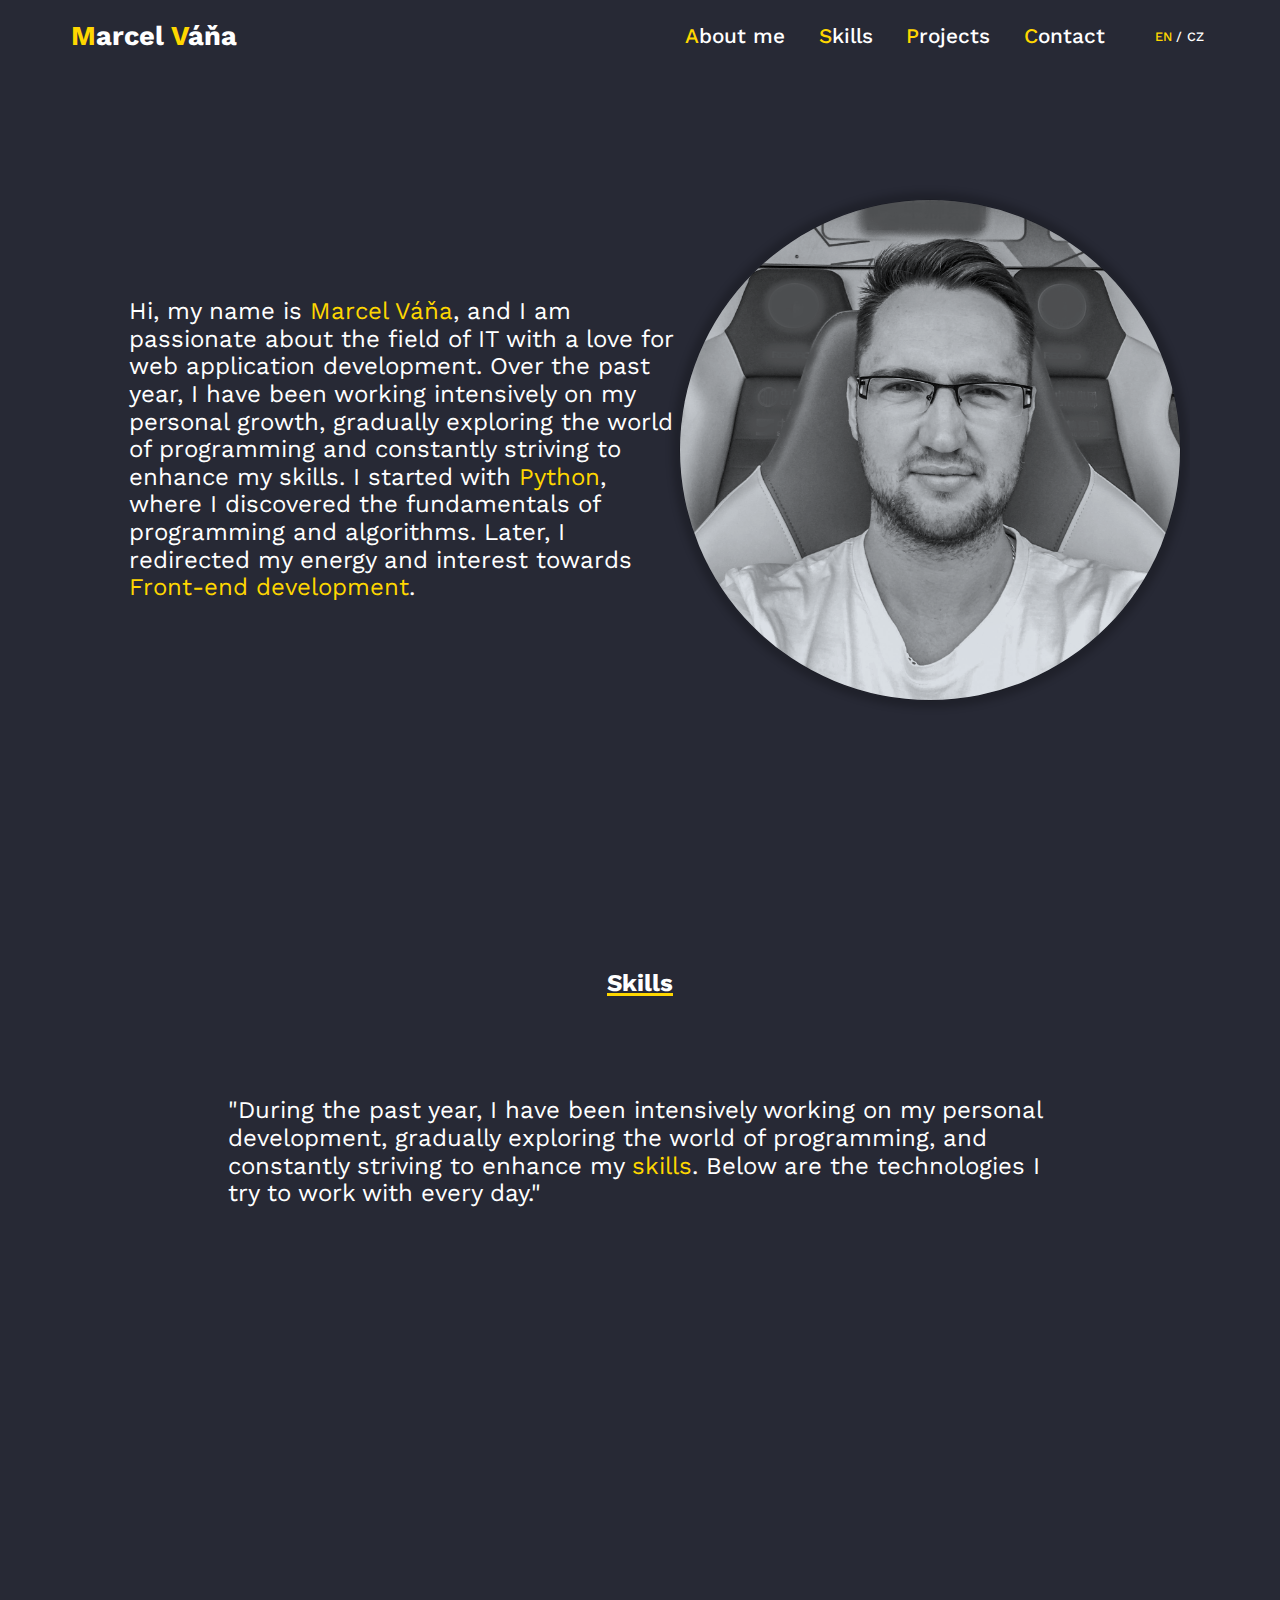
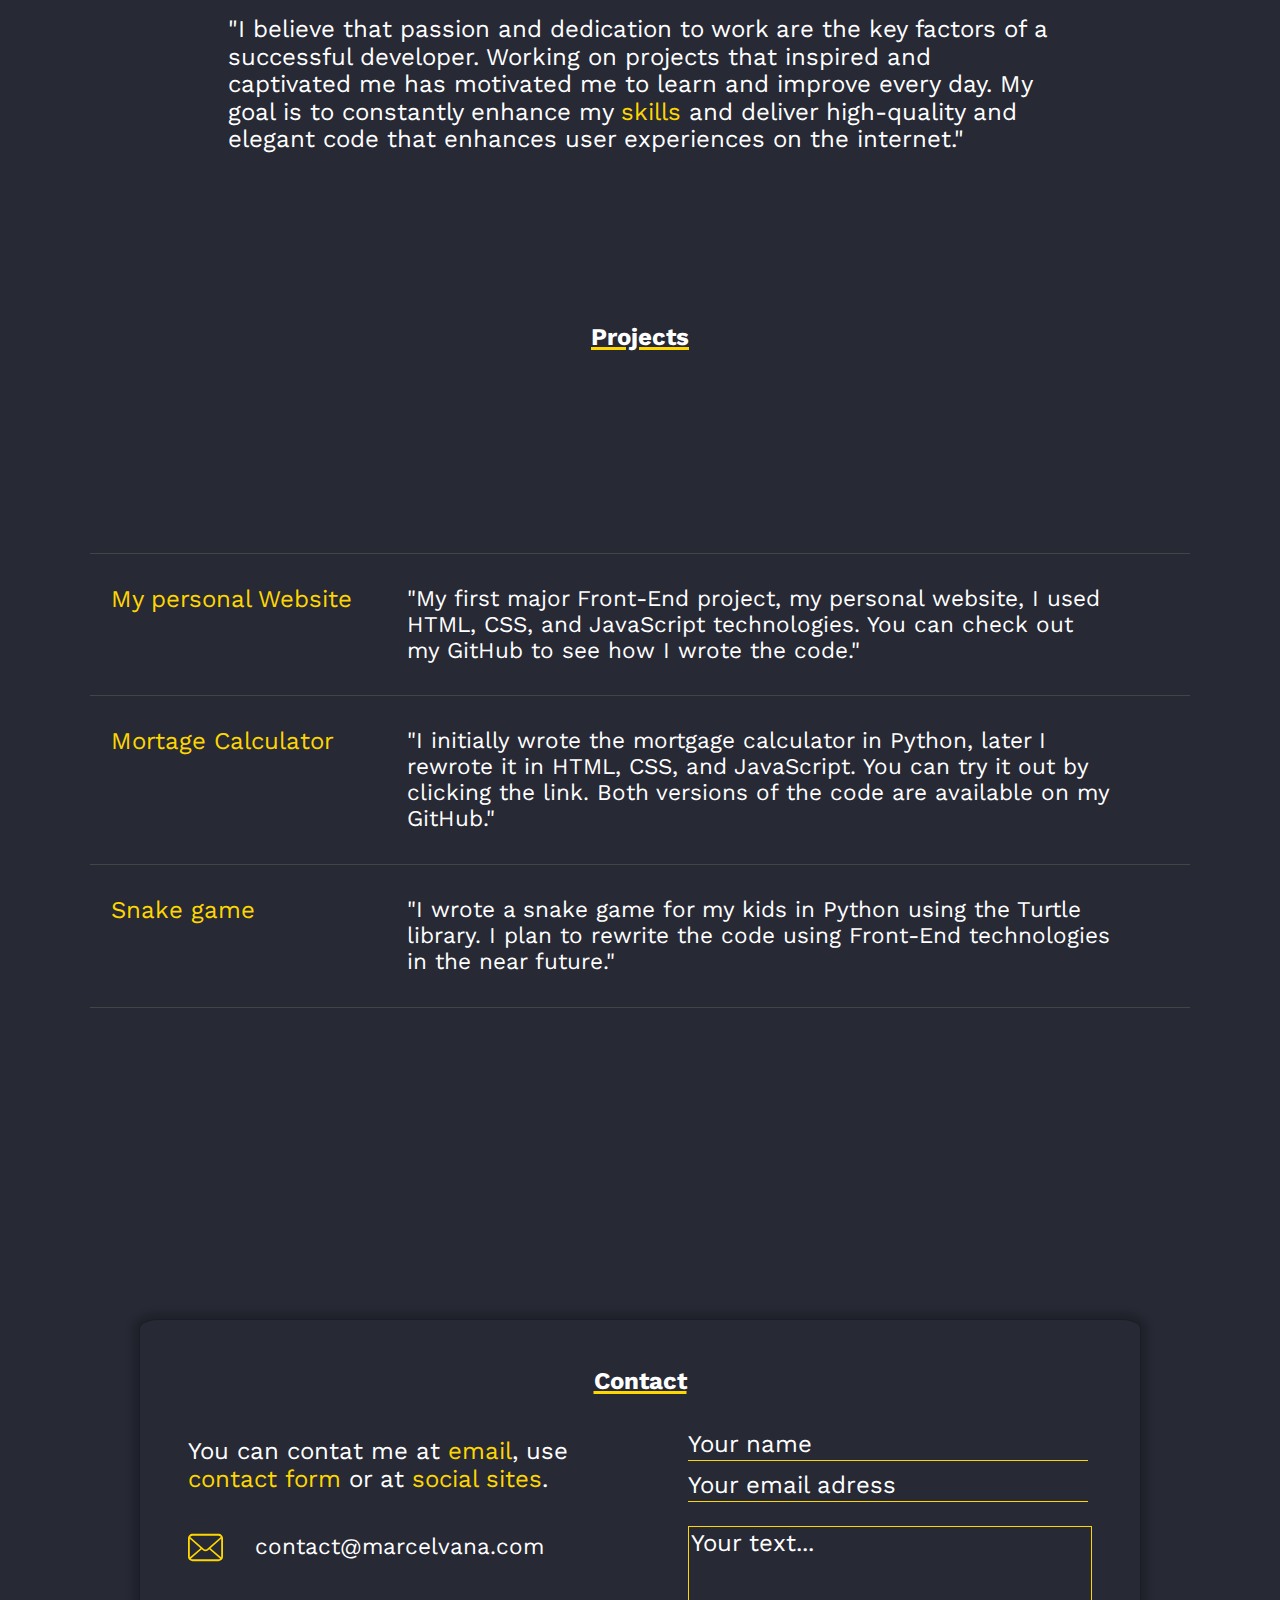
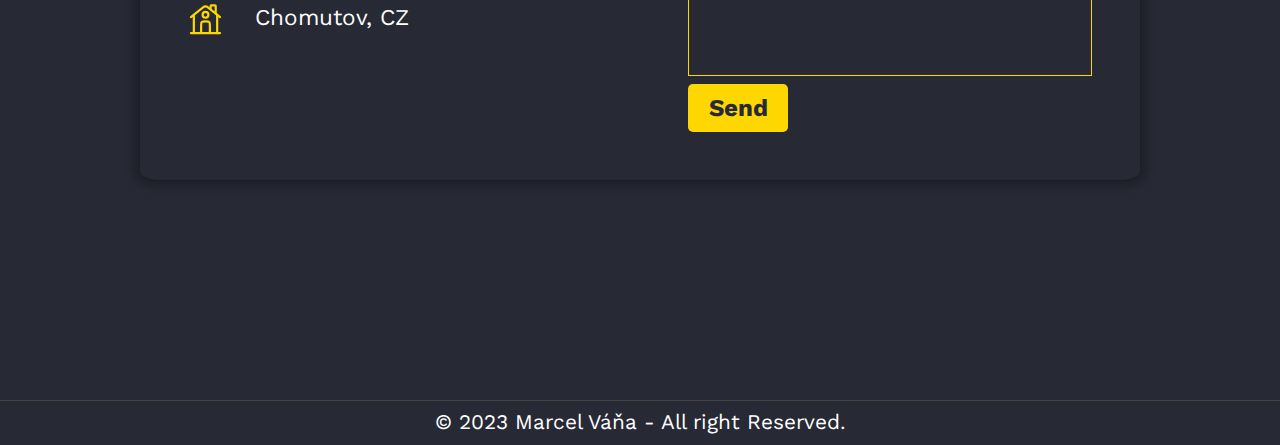
==== index.html @ 4aff0143 "nahrána základní verze webu" ====
<!DOCTYPE html>
<html lang="en">
<head>
    <meta charset="UTF-8">
    <meta name="viewport" content="width=device-width, initial-scale=1.0">
    <title>Marcel Váňa - Front-End Developer</title>
    <link rel="stylesheet" href="./CSS/style.css">
    <link rel="stylesheet" href="./CSS/desktop.css">
    <link rel="preconnect" href="https://fonts.googleapis.com">
        <link rel="preconnect" href="https://fonts.gstatic.com" crossorigin>
        <link href="https://fonts.googleapis.com/css2?family=Dosis&display=swap" rel="stylesheet">
    <link rel="preconnect" href="https://fonts.googleapis.com">
        <link rel="preconnect" href="https://fonts.gstatic.com" crossorigin>
        <link href="https://fonts.googleapis.com/css2?family=Work+Sans:wght@300&display=swap" rel="stylesheet">
        <link rel="icon" href="./Image/favicon.ico" type="image/x-icon">
    
        
<!-- Google tag (gtag.js) -->
<script async src="https://www.googletagmanager.com/gtag/js?id=G-F0YY18NEW0"></script>
<script>
  window.dataLayer = window.dataLayer || [];
  function gtag(){dataLayer.push(arguments);}
  gtag('js', new Date());

  gtag('config', 'G-F0YY18NEW0');
</script>

</head>
<body>
    <header id="navigation">
        <nav class="navbar">
            <div class="header_name">
                <a class="name_text" href="#about_me"><h1 class="name_text"><span class="gold">M</span>arcel<span class="gold"> V</span>áňa</h1></a>
            </div>
            <a href="#" class="toggle-button">
                <span class="bar"></span>
                <span class="bar"></span>
                <span class="bar"></span>
            </a>
            <ul class="navigation_bar content">
                <a href="#about_me" class="o_mne nav-link" data-target="about_me"><span class="gold">A</span>bout me</a>
                <a href="#skills" class="dovednosti nav-link" data-target="skills"><span class="gold">S</span>kills</a>
                <a href="#projects" class="projekty nav-link" data-target="projects"><span class="gold">P</span>rojects</a>
                <a href="#contact" class="kontakt nav-link" data-target="contact"><span class="gold">C</span>ontact</a>
                <div class="container_languages"><a class="languages" style="color: var(--second-text-color);" href="./index.html">EN</a>/<a class="languages" href="./cz.html">CZ</a></div>
            </ul>
        </nav>
    </header>
    
    <main>
        <section class="content" id="about_me">
            <div class="image_container"><img class="main_image" src="./Image/Marcel_Vana.png" alt="Marcel Váňa"></div>
            <p class=" text_about_me">Hi, my name is <span class="gold">Marcel Váňa</span>, and I am passionate about the field of IT with a love for web application development. Over the past year, I have been working intensively on my personal growth, gradually exploring the world of programming and constantly striving to enhance my skills. I started with <span class="gold">Python</span>, where I discovered the fundamentals of programming and algorithms. Later, I redirected my energy and interest towards <span class="gold">Front-end development</span>.</p> 
        </section>

        <section id="skills">
            <h2 class="section_headings">Skills</h2>
            <div class="container_skills">
                    <p>"During the past year, I have been intensively working on my personal development, gradually exploring the world of programming, and constantly striving to enhance my <span class="gold">skills</span>. Below are the technologies I try to work with every day."</p>
                <div class="container_list">
                    <ul id="list_of_skills">
                        <li>     
                            <svg class="hiddenL" width="35px" height="35px" viewBox="0 0 32 32" fill="none" xmlns="http://www.w3.org/2000/svg"><g id="SVGRepo_bgCarrier" stroke-width="0"></g><g id="SVGRepo_tracerCarrier" stroke-linecap="round" stroke-linejoin="round"></g><g id="SVGRepo_iconCarrier"> <path d="M6 28L4 3H28L26 28L16 31L6 28Z" fill="#E44D26"></path> <path d="M26 5H16V29.5L24 27L26 5Z" fill="#F16529"></path> <path d="M9.5 17.5L8.5 8H24L23.5 11H11.5L12 14.5H23L22 24L16 26L10 24L9.5 19H12.5L13 21.5L16 22.5L19 21.5L19.5 17.5H9.5Z" fill="white"></path> </g></svg>
                        
                        </li>
                        <li>     
                            <svg class="hiddenR" width="35px" height="35px" viewBox="0 0 32 32" fill="none" xmlns="http://www.w3.org/2000/svg"><g id="SVGRepo_bgCarrier" stroke-width="0"></g><g id="SVGRepo_tracerCarrier" stroke-linecap="round" stroke-linejoin="round"></g><g id="SVGRepo_iconCarrier"> <path d="M6 28L4 3H28L26 28L16 31L6 28Z" fill="#1172B8"></path> <path d="M26 5H16V29.5L24 27L26 5Z" fill="#33AADD"></path> <path d="M19.5 17.5H9.5L9 14L17 11.5H9L8.5 8.5H24L23.5 12L17 14.5H23L22 24L16 26L10 24L9.5 19H12.5L13 21.5L16 22.5L19 21.5L19.5 17.5Z" fill="white"></path> </g></svg>
                        
                        </li>
                        <li>     
                            <svg class="hiddenL" xmlns="http://www.w3.org/2000/svg" aria-label="JavaScript" role="img" viewBox="0 0 512 512" width="32px" height="32px" fill="#000000"><g id="SVGRepo_bgCarrier" stroke-width="0"></g><g id="SVGRepo_tracerCarrier" stroke-linecap="round" stroke-linejoin="round"></g><g id="SVGRepo_iconCarrier"><rect width="512" height="512" rx="15%" fill="#f7df1e"></rect><path d="M324 370c10 17 24 29 47 29c20 0 33-10 33 -24c0-16 -13 -22 -35 -32l-12-5c-35-15 -58 -33 -58 -72c0-36 27 -64 70 -64c31 0 53 11 68 39l-37 24c-8-15 -17 -21 -31 -21c-14 0-23 9 -23 21c0 14 9 20 30 29l12 5c41 18 64 35 64 76c0 43-34 67 -80 67c-45 0-74 -21 -88 -49zm-170 4c8 13 14 25 31 25c16 0 26-6 26 -30V203h48v164c0 50-29 72 -72 72c-39 0-61 -20 -72 -44z"></path></g></svg>
                        </li>
                        <li>     
                            <svg class="hiddenR" width="35px" height="35px" viewBox="0 0 32 32" fill="none" xmlns="http://www.w3.org/2000/svg"><g id="SVGRepo_bgCarrier" stroke-width="0"></g><g id="SVGRepo_tracerCarrier" stroke-linecap="round" stroke-linejoin="round"></g><g id="SVGRepo_iconCarrier"> <path fill-rule="evenodd" clip-rule="evenodd" d="M13.0164 2C10.8193 2 9.03825 3.72453 9.03825 5.85185V8.51852H15.9235V9.25926H5.97814C3.78107 9.25926 2 10.9838 2 13.1111L2 18.8889C2 21.0162 3.78107 22.7407 5.97814 22.7407H8.27322V19.4815C8.27322 17.3542 10.0543 15.6296 12.2514 15.6296H19.5956C21.4547 15.6296 22.9617 14.1704 22.9617 12.3704V5.85185C22.9617 3.72453 21.1807 2 18.9836 2H13.0164ZM12.0984 6.74074C12.8589 6.74074 13.4754 6.14378 13.4754 5.40741C13.4754 4.67103 12.8589 4.07407 12.0984 4.07407C11.3378 4.07407 10.7213 4.67103 10.7213 5.40741C10.7213 6.14378 11.3378 6.74074 12.0984 6.74074Z" fill="url(#paint0_linear_87_8204)"></path> <path fill-rule="evenodd" clip-rule="evenodd" d="M18.9834 30C21.1805 30 22.9616 28.2755 22.9616 26.1482V23.4815L16.0763 23.4815L16.0763 22.7408L26.0217 22.7408C28.2188 22.7408 29.9998 21.0162 29.9998 18.8889V13.1111C29.9998 10.9838 28.2188 9.25928 26.0217 9.25928L23.7266 9.25928V12.5185C23.7266 14.6459 21.9455 16.3704 19.7485 16.3704L12.4042 16.3704C10.5451 16.3704 9.03809 17.8296 9.03809 19.6296L9.03809 26.1482C9.03809 28.2755 10.8192 30 13.0162 30H18.9834ZM19.9015 25.2593C19.1409 25.2593 18.5244 25.8562 18.5244 26.5926C18.5244 27.329 19.1409 27.9259 19.9015 27.9259C20.662 27.9259 21.2785 27.329 21.2785 26.5926C21.2785 25.8562 20.662 25.2593 19.9015 25.2593Z" fill="url(#paint1_linear_87_8204)"></path> <defs> <linearGradient id="paint0_linear_87_8204" x1="12.4809" y1="2" x2="12.4809" y2="22.7407" gradientUnits="userSpaceOnUse"> <stop stop-color="#327EBD"></stop> <stop offset="1" stop-color="#1565A7"></stop> </linearGradient> <linearGradient id="paint1_linear_87_8204" x1="19.519" y1="9.25928" x2="19.519" y2="30" gradientUnits="userSpaceOnUse"> <stop stop-color="#FFDA4B"></stop> <stop offset="1" stop-color="#F9C600"></stop> </linearGradient> </defs> </g></svg>
                    
                        </li>
                        <li>     
                            <svg class="hiddenL" width="35px" height="35px" viewBox="0 0 16 16" xmlns="http://www.w3.org/2000/svg" fill="none"><g id="SVGRepo_bgCarrier" stroke-width="0"></g><g id="SVGRepo_tracerCarrier" stroke-linecap="round" stroke-linejoin="round"></g><g id="SVGRepo_iconCarrier"><path fill="#1ABCFE" d="M8.55 8c0-1.289 1.019-2.333 2.275-2.333C12.082 5.667 13.1 6.71 13.1 8c0 1.289-1.018 2.333-2.275 2.333C9.57 10.333 8.55 9.29 8.55 8z"></path><path fill="#0ACF83" d="M4 12.667c0-1.289 1.019-2.334 2.275-2.334H8.55v2.334C8.55 13.955 7.531 15 6.275 15S4 13.955 4 12.667z"></path><path fill="#FF7262" d="M8.55 1v4.667h2.275c1.257 0 2.275-1.045 2.275-2.334C13.1 2.045 12.082 1 10.825 1H8.55z"></path><path fill="#F24E1E" d="M4 3.333c0 1.289 1.019 2.334 2.275 2.334H8.55V1H6.275C5.019 1 4 2.045 4 3.333z"></path><path fill="#A259FF" d="M4 8c0 1.289 1.019 2.333 2.275 2.333H8.55V5.667H6.275C5.019 5.667 4 6.71 4 8z"></path></g></svg>
                        </li>
                    </ul>
                    <ul id="list_name">
                        <li class="hiddenL">HTML</li>
                        <li class="hiddenR">CSS</li>
                        <li class="hiddenL">JavaScript</li>
                        <li class="hiddenR">Python</li>
                        <li class="hiddenL">Figma</li>
                    </ul>
                </div>
                    <p>"I believe that passion and dedication to work are the key factors of a successful developer. Working on projects that inspired and captivated me has motivated me to learn and improve every day. My goal is to constantly enhance my <span class="gold">skills</span> and deliver high-quality and elegant code that enhances user experiences on the internet."</p>
            </div>
        </section>

        <section id="projects">
            <h2 class="section_headings">Projects</h2>
            <ul class="ul_skills">
            <div class="container_projects">
                <div class="headings_and_technology">
                    <a class="project_title" href="#">My personal Website</a>
                        <div class="technology_used">
                            <svg class="hiddenL icon" width="25px" height="25px" viewBox="0 0 32 32" fill="none" xmlns="http://www.w3.org/2000/svg"><g id="SVGRepo_bgCarrier" stroke-width="0"></g><g id="SVGRepo_tracerCarrier" stroke-linecap="round" stroke-linejoin="round"></g><g id="SVGRepo_iconCarrier"> <path d="M6 28L4 3H28L26 28L16 31L6 28Z" fill="#E44D26"></path> <path d="M26 5H16V29.5L24 27L26 5Z" fill="#F16529"></path> <path d="M9.5 17.5L8.5 8H24L23.5 11H11.5L12 14.5H23L22 24L16 26L10 24L9.5 19H12.5L13 21.5L16 22.5L19 21.5L19.5 17.5H9.5Z" fill="white"></path> </g></svg>
                            <svg class="hiddenL icon" width="25px" height="25px" viewBox="0 0 32 32" fill="none" xmlns="http://www.w3.org/2000/svg"><g id="SVGRepo_bgCarrier" stroke-width="0"></g><g id="SVGRepo_tracerCarrier" stroke-linecap="round" stroke-linejoin="round"></g><g id="SVGRepo_iconCarrier"> <path d="M6 28L4 3H28L26 28L16 31L6 28Z" fill="#1172B8"></path> <path d="M26 5H16V29.5L24 27L26 5Z" fill="#33AADD"></path> <path d="M19.5 17.5H9.5L9 14L17 11.5H9L8.5 8.5H24L23.5 12L17 14.5H23L22 24L16 26L10 24L9.5 19H12.5L13 21.5L16 22.5L19 21.5L19.5 17.5Z" fill="white"></path> </g></svg>
                            <svg class="hiddenL icon" xmlns="http://www.w3.org/2000/svg" aria-label="JavaScript" role="img" viewBox="0 0 512 512" width="22px" height="22px" fill="#000000"><g id="SVGRepo_bgCarrier" stroke-width="0"></g><g id="SVGRepo_tracerCarrier" stroke-linecap="round" stroke-linejoin="round"></g><g id="SVGRepo_iconCarrier"><rect width="512" height="512" rx="15%" fill="#f7df1e"></rect><path d="M324 370c10 17 24 29 47 29c20 0 33-10 33 -24c0-16 -13 -22 -35 -32l-12-5c-35-15 -58 -33 -58 -72c0-36 27 -64 70 -64c31 0 53 11 68 39l-37 24c-8-15 -17 -21 -31 -21c-14 0-23 9 -23 21c0 14 9 20 30 29l12 5c41 18 64 35 64 76c0 43-34 67 -80 67c-45 0-74 -21 -88 -49zm-170 4c8 13 14 25 31 25c16 0 26-6 26 -30V203h48v164c0 50-29 72 -72 72c-39 0-61 -20 -72 -44z"></path></g></svg>
                        </div>
                </div>
                <div class="projects_info">
                    <p>"My first major Front-End project, my personal website, I used HTML, CSS, and JavaScript technologies. You can check out my GitHub to see how I wrote the code."</p>
                </div>
                <div class="links hiddenR">
                    <a class="icon_github marked_icon" href="https://github.com/Marselinho17/My-personal-website.git" target="_blank">
                        <svg width="30px" height="30px" viewBox="0 0 20 20" version="1.1" xmlns="http://www.w3.org/2000/svg" xmlns:xlink="http://www.w3.org/1999/xlink" fill="#ffffff"><g id="SVGRepo_bgCarrier" stroke-width="0"></g><g id="SVGRepo_tracerCarrier" stroke-linecap="round" stroke-linejoin="round"></g><g id="SVGRepo_iconCarrier"> <title>github [#ffffff]</title> <desc>Created with Sketch.</desc> <defs> </defs> <g id="Page-1" stroke="none" stroke-width="1" fill="none" fill-rule="evenodd"> <g id="Dribbble-Light-Preview" transform="translate(-140.000000, -7559.000000)" fill="#ffffff"> <g id="icons" transform="translate(56.000000, 160.000000)"> <path d="M94,7399 C99.523,7399 104,7403.59 104,7409.253 C104,7413.782 101.138,7417.624 97.167,7418.981 C96.66,7419.082 96.48,7418.762 96.48,7418.489 C96.48,7418.151 96.492,7417.047 96.492,7415.675 C96.492,7414.719 96.172,7414.095 95.813,7413.777 C98.04,7413.523 100.38,7412.656 100.38,7408.718 C100.38,7407.598 99.992,7406.684 99.35,7405.966 C99.454,7405.707 99.797,7404.664 99.252,7403.252 C99.252,7403.252 98.414,7402.977 96.505,7404.303 C95.706,7404.076 94.85,7403.962 94,7403.958 C93.15,7403.962 92.295,7404.076 91.497,7404.303 C89.586,7402.977 88.746,7403.252 88.746,7403.252 C88.203,7404.664 88.546,7405.707 88.649,7405.966 C88.01,7406.684 87.619,7407.598 87.619,7408.718 C87.619,7412.646 89.954,7413.526 92.175,7413.785 C91.889,7414.041 91.63,7414.493 91.54,7415.156 C90.97,7415.418 89.522,7415.871 88.63,7414.304 C88.63,7414.304 88.101,7413.319 87.097,7413.247 C87.097,7413.247 86.122,7413.234 87.029,7413.87 C87.029,7413.87 87.684,7414.185 88.139,7415.37 C88.139,7415.37 88.726,7417.2 91.508,7416.58 C91.513,7417.437 91.522,7418.245 91.522,7418.489 C91.522,7418.76 91.338,7419.077 90.839,7418.982 C86.865,7417.627 84,7413.783 84,7409.253 C84,7403.59 88.478,7399 94,7399" id="github-[#ffffff]"> </path> </g> </g> </g> </g></svg>
                    </a>
                </div>
            </div>
            <div class="container_projects">
                <div class="headings_and_technology">
                    <a class="project_title" href="./calculatorEN.html">Mortage Calculator</a>
                        <div class="technology_used MC_tech_used">
                            <svg class="hiddenL icon" width="25px" height="25px" viewBox="0 0 32 32" fill="none" xmlns="http://www.w3.org/2000/svg"><g id="SVGRepo_bgCarrier" stroke-width="0"></g><g id="SVGRepo_tracerCarrier" stroke-linecap="round" stroke-linejoin="round"></g><g id="SVGRepo_iconCarrier"> <path d="M6 28L4 3H28L26 28L16 31L6 28Z" fill="#E44D26"></path> <path d="M26 5H16V29.5L24 27L26 5Z" fill="#F16529"></path> <path d="M9.5 17.5L8.5 8H24L23.5 11H11.5L12 14.5H23L22 24L16 26L10 24L9.5 19H12.5L13 21.5L16 22.5L19 21.5L19.5 17.5H9.5Z" fill="white"></path> </g></svg>
                            <svg class="hiddenL icon" width="25px" height="25px" viewBox="0 0 32 32" fill="none" xmlns="http://www.w3.org/2000/svg"><g id="SVGRepo_bgCarrier" stroke-width="0"></g><g id="SVGRepo_tracerCarrier" stroke-linecap="round" stroke-linejoin="round"></g><g id="SVGRepo_iconCarrier"> <path d="M6 28L4 3H28L26 28L16 31L6 28Z" fill="#1172B8"></path> <path d="M26 5H16V29.5L24 27L26 5Z" fill="#33AADD"></path> <path d="M19.5 17.5H9.5L9 14L17 11.5H9L8.5 8.5H24L23.5 12L17 14.5H23L22 24L16 26L10 24L9.5 19H12.5L13 21.5L16 22.5L19 21.5L19.5 17.5Z" fill="white"></path> </g></svg>
                            <svg class="hiddenL icon" xmlns="http://www.w3.org/2000/svg" aria-label="JavaScript" role="img" viewBox="0 0 512 512" width="22px" height="22px" fill="#000000"><g id="SVGRepo_bgCarrier" stroke-width="0"></g><g id="SVGRepo_tracerCarrier" stroke-linecap="round" stroke-linejoin="round"></g><g id="SVGRepo_iconCarrier"><rect width="512" height="512" rx="15%" fill="#f7df1e"></rect><path d="M324 370c10 17 24 29 47 29c20 0 33-10 33 -24c0-16 -13 -22 -35 -32l-12-5c-35-15 -58 -33 -58 -72c0-36 27 -64 70 -64c31 0 53 11 68 39l-37 24c-8-15 -17 -21 -31 -21c-14 0-23 9 -23 21c0 14 9 20 30 29l12 5c41 18 64 35 64 76c0 43-34 67 -80 67c-45 0-74 -21 -88 -49zm-170 4c8 13 14 25 31 25c16 0 26-6 26 -30V203h48v164c0 50-29 72 -72 72c-39 0-61 -20 -72 -44z"></path></g></svg>
                            <svg class="hiddenL icon" width="25px" height="25px" viewBox="0 0 32 32" fill="none" xmlns="http://www.w3.org/2000/svg"><g id="SVGRepo_bgCarrier" stroke-width="0"></g><g id="SVGRepo_tracerCarrier" stroke-linecap="round" stroke-linejoin="round"></g><g id="SVGRepo_iconCarrier"> <path fill-rule="evenodd" clip-rule="evenodd" d="M13.0164 2C10.8193 2 9.03825 3.72453 9.03825 5.85185V8.51852H15.9235V9.25926H5.97814C3.78107 9.25926 2 10.9838 2 13.1111L2 18.8889C2 21.0162 3.78107 22.7407 5.97814 22.7407H8.27322V19.4815C8.27322 17.3542 10.0543 15.6296 12.2514 15.6296H19.5956C21.4547 15.6296 22.9617 14.1704 22.9617 12.3704V5.85185C22.9617 3.72453 21.1807 2 18.9836 2H13.0164ZM12.0984 6.74074C12.8589 6.74074 13.4754 6.14378 13.4754 5.40741C13.4754 4.67103 12.8589 4.07407 12.0984 4.07407C11.3378 4.07407 10.7213 4.67103 10.7213 5.40741C10.7213 6.14378 11.3378 6.74074 12.0984 6.74074Z" fill="url(#paint0_linear_87_8204)"></path> <path fill-rule="evenodd" clip-rule="evenodd" d="M18.9834 30C21.1805 30 22.9616 28.2755 22.9616 26.1482V23.4815L16.0763 23.4815L16.0763 22.7408L26.0217 22.7408C28.2188 22.7408 29.9998 21.0162 29.9998 18.8889V13.1111C29.9998 10.9838 28.2188 9.25928 26.0217 9.25928L23.7266 9.25928V12.5185C23.7266 14.6459 21.9455 16.3704 19.7485 16.3704L12.4042 16.3704C10.5451 16.3704 9.03809 17.8296 9.03809 19.6296L9.03809 26.1482C9.03809 28.2755 10.8192 30 13.0162 30H18.9834ZM19.9015 25.2593C19.1409 25.2593 18.5244 25.8562 18.5244 26.5926C18.5244 27.329 19.1409 27.9259 19.9015 27.9259C20.662 27.9259 21.2785 27.329 21.2785 26.5926C21.2785 25.8562 20.662 25.2593 19.9015 25.2593Z" fill="url(#paint1_linear_87_8204)"></path> <defs> <linearGradient id="paint0_linear_87_8204" x1="12.4809" y1="2" x2="12.4809" y2="22.7407" gradientUnits="userSpaceOnUse"> <stop stop-color="#327EBD"></stop> <stop offset="1" stop-color="#1565A7"></stop> </linearGradient> <linearGradient id="paint1_linear_87_8204" x1="19.519" y1="9.25928" x2="19.519" y2="30" gradientUnits="userSpaceOnUse"> <stop stop-color="#FFDA4B"></stop> <stop offset="1" stop-color="#F9C600"></stop> </linearGradient> </defs> </g></svg>
                        </div>
                </div>
                <div class="projects_info">
                    <p>"I initially wrote the mortgage calculator in Python, later I rewrote it in HTML, CSS, and JavaScript. You can try it out by clicking the link. Both versions of the code are available on my GitHub."</p>
                </div>
                <div class="links hiddenR">
                    <a class="icon_github marked_icon" href="#" target="_blank">
                        <svg class="gitHub" width="30px" height="30px" viewBox="0 0 20 20" version="1.1" xmlns="http://www.w3.org/2000/svg" xmlns:xlink="http://www.w3.org/1999/xlink" fill="#ffffff"><g id="SVGRepo_bgCarrier" stroke-width="0"></g><g id="SVGRepo_tracerCarrier" stroke-linecap="round" stroke-linejoin="round"></g><g id="SVGRepo_iconCarrier"> <title>github [#ffffff]</title> <desc>Created with Sketch.</desc> <defs> </defs> <g id="Page-1" stroke="none" stroke-width="1" fill="none" fill-rule="evenodd"> <g id="Dribbble-Light-Preview" transform="translate(-140.000000, -7559.000000)" fill="#ffffff"> <g id="icons" transform="translate(56.000000, 160.000000)"> <path d="M94,7399 C99.523,7399 104,7403.59 104,7409.253 C104,7413.782 101.138,7417.624 97.167,7418.981 C96.66,7419.082 96.48,7418.762 96.48,7418.489 C96.48,7418.151 96.492,7417.047 96.492,7415.675 C96.492,7414.719 96.172,7414.095 95.813,7413.777 C98.04,7413.523 100.38,7412.656 100.38,7408.718 C100.38,7407.598 99.992,7406.684 99.35,7405.966 C99.454,7405.707 99.797,7404.664 99.252,7403.252 C99.252,7403.252 98.414,7402.977 96.505,7404.303 C95.706,7404.076 94.85,7403.962 94,7403.958 C93.15,7403.962 92.295,7404.076 91.497,7404.303 C89.586,7402.977 88.746,7403.252 88.746,7403.252 C88.203,7404.664 88.546,7405.707 88.649,7405.966 C88.01,7406.684 87.619,7407.598 87.619,7408.718 C87.619,7412.646 89.954,7413.526 92.175,7413.785 C91.889,7414.041 91.63,7414.493 91.54,7415.156 C90.97,7415.418 89.522,7415.871 88.63,7414.304 C88.63,7414.304 88.101,7413.319 87.097,7413.247 C87.097,7413.247 86.122,7413.234 87.029,7413.87 C87.029,7413.87 87.684,7414.185 88.139,7415.37 C88.139,7415.37 88.726,7417.2 91.508,7416.58 C91.513,7417.437 91.522,7418.245 91.522,7418.489 C91.522,7418.76 91.338,7419.077 90.839,7418.982 C86.865,7417.627 84,7413.783 84,7409.253 C84,7403.59 88.478,7399 94,7399" id="github-[#ffffff]"> </path> </g> </g> </g> </g></svg>
                    </a>
                </div>
            </div>
            <div class="container_projects">
                <div class="headings_and_technology">
                    <a class="project_title" href="">Snake game</a>
                        <div class="technology_used">
                            <svg class="hiddenL" width="25px" height="25px" viewBox="0 0 32 32" fill="none" xmlns="http://www.w3.org/2000/svg"><g id="SVGRepo_bgCarrier" stroke-width="0"></g><g id="SVGRepo_tracerCarrier" stroke-linecap="round" stroke-linejoin="round"></g><g id="SVGRepo_iconCarrier"> <path fill-rule="evenodd" clip-rule="evenodd" d="M13.0164 2C10.8193 2 9.03825 3.72453 9.03825 5.85185V8.51852H15.9235V9.25926H5.97814C3.78107 9.25926 2 10.9838 2 13.1111L2 18.8889C2 21.0162 3.78107 22.7407 5.97814 22.7407H8.27322V19.4815C8.27322 17.3542 10.0543 15.6296 12.2514 15.6296H19.5956C21.4547 15.6296 22.9617 14.1704 22.9617 12.3704V5.85185C22.9617 3.72453 21.1807 2 18.9836 2H13.0164ZM12.0984 6.74074C12.8589 6.74074 13.4754 6.14378 13.4754 5.40741C13.4754 4.67103 12.8589 4.07407 12.0984 4.07407C11.3378 4.07407 10.7213 4.67103 10.7213 5.40741C10.7213 6.14378 11.3378 6.74074 12.0984 6.74074Z" fill="url(#paint0_linear_87_8204)"></path> <path fill-rule="evenodd" clip-rule="evenodd" d="M18.9834 30C21.1805 30 22.9616 28.2755 22.9616 26.1482V23.4815L16.0763 23.4815L16.0763 22.7408L26.0217 22.7408C28.2188 22.7408 29.9998 21.0162 29.9998 18.8889V13.1111C29.9998 10.9838 28.2188 9.25928 26.0217 9.25928L23.7266 9.25928V12.5185C23.7266 14.6459 21.9455 16.3704 19.7485 16.3704L12.4042 16.3704C10.5451 16.3704 9.03809 17.8296 9.03809 19.6296L9.03809 26.1482C9.03809 28.2755 10.8192 30 13.0162 30H18.9834ZM19.9015 25.2593C19.1409 25.2593 18.5244 25.8562 18.5244 26.5926C18.5244 27.329 19.1409 27.9259 19.9015 27.9259C20.662 27.9259 21.2785 27.329 21.2785 26.5926C21.2785 25.8562 20.662 25.2593 19.9015 25.2593Z" fill="url(#paint1_linear_87_8204)"></path> <defs> <linearGradient id="paint0_linear_87_8204" x1="12.4809" y1="2" x2="12.4809" y2="22.7407" gradientUnits="userSpaceOnUse"> <stop stop-color="#327EBD"></stop> <stop offset="1" stop-color="#1565A7"></stop> </linearGradient> <linearGradient id="paint1_linear_87_8204" x1="19.519" y1="9.25928" x2="19.519" y2="30" gradientUnits="userSpaceOnUse"> <stop stop-color="#FFDA4B"></stop> <stop offset="1" stop-color="#F9C600"></stop> </linearGradient> </defs> </g></svg>
                        </div>
                </div>
                <div class="projects_info">
                    <p>"I wrote a snake game for my kids in Python using the Turtle library. I plan to rewrite the code using Front-End technologies in the near future."</p>
                </div>
                <div class="links hiddenR">
                    <a class="icon_github marked_icon" href="#" target="_blank">
                        <svg width="30px" height="30px" viewBox="0 0 20 20" version="1.1" xmlns="http://www.w3.org/2000/svg" xmlns:xlink="http://www.w3.org/1999/xlink" fill="#ffffff"><g id="SVGRepo_bgCarrier" stroke-width="0"></g><g id="SVGRepo_tracerCarrier" stroke-linecap="round" stroke-linejoin="round"></g><g id="SVGRepo_iconCarrier"> <title>github [#ffffff]</title> <desc>Created with Sketch.</desc> <defs> </defs> <g id="Page-1" stroke="none" stroke-width="1" fill="none" fill-rule="evenodd"> <g id="Dribbble-Light-Preview" transform="translate(-140.000000, -7559.000000)" fill="#ffffff"> <g id="icons" transform="translate(56.000000, 160.000000)"> <path d="M94,7399 C99.523,7399 104,7403.59 104,7409.253 C104,7413.782 101.138,7417.624 97.167,7418.981 C96.66,7419.082 96.48,7418.762 96.48,7418.489 C96.48,7418.151 96.492,7417.047 96.492,7415.675 C96.492,7414.719 96.172,7414.095 95.813,7413.777 C98.04,7413.523 100.38,7412.656 100.38,7408.718 C100.38,7407.598 99.992,7406.684 99.35,7405.966 C99.454,7405.707 99.797,7404.664 99.252,7403.252 C99.252,7403.252 98.414,7402.977 96.505,7404.303 C95.706,7404.076 94.85,7403.962 94,7403.958 C93.15,7403.962 92.295,7404.076 91.497,7404.303 C89.586,7402.977 88.746,7403.252 88.746,7403.252 C88.203,7404.664 88.546,7405.707 88.649,7405.966 C88.01,7406.684 87.619,7407.598 87.619,7408.718 C87.619,7412.646 89.954,7413.526 92.175,7413.785 C91.889,7414.041 91.63,7414.493 91.54,7415.156 C90.97,7415.418 89.522,7415.871 88.63,7414.304 C88.63,7414.304 88.101,7413.319 87.097,7413.247 C87.097,7413.247 86.122,7413.234 87.029,7413.87 C87.029,7413.87 87.684,7414.185 88.139,7415.37 C88.139,7415.37 88.726,7417.2 91.508,7416.58 C91.513,7417.437 91.522,7418.245 91.522,7418.489 C91.522,7418.76 91.338,7419.077 90.839,7418.982 C86.865,7417.627 84,7413.783 84,7409.253 C84,7403.59 88.478,7399 94,7399" id="github-[#ffffff]"> </path> </g> </g> </g> </g></svg>
                    </a>
                </div>
            </div>
            </ul>
        </section>

        <section id="contact">
            <div class="container_contact">
                <h2 class="section_headings">Contact</h2>
                <div class="textPlusForm_container">
                    <div class="contact_info_container">
                        <div class="contact_line">
                            <p class="text_contactLine">You can contat me at <span class="gold">email</span>, use <span class="gold">contact form</span> or at <span class="gold">social sites</span>.</p>
                        </div>
                        <div class="contact_line">
                            <svg height="35px" width="35px" version="1.1" id="_x32_" xmlns="http://www.w3.org/2000/svg" xmlns:xlink="http://www.w3.org/1999/xlink" viewBox="0 0 512 512" xml:space="preserve" fill="#000000"><g id="SVGRepo_bgCarrier" stroke-width="0"></g><g id="SVGRepo_tracerCarrier" stroke-linecap="round" stroke-linejoin="round"></g><g id="SVGRepo_iconCarrier"> <style type="text/css"> .st0{fill:#ffd700;} </style> <g> <path class="st0" d="M510.746,110.361c-2.128-10.754-6.926-20.918-13.926-29.463c-1.422-1.794-2.909-3.39-4.535-5.009 c-12.454-12.52-29.778-19.701-47.531-19.701H67.244c-17.951,0-34.834,7-47.539,19.708c-1.608,1.604-3.099,3.216-4.575,5.067 c-6.97,8.509-11.747,18.659-13.824,29.428C0.438,114.62,0,119.002,0,123.435v265.137c0,9.224,1.874,18.206,5.589,26.745 c3.215,7.583,8.093,14.772,14.112,20.788c1.516,1.509,3.022,2.901,4.63,4.258c12.034,9.966,27.272,15.45,42.913,15.45h377.51 c15.742,0,30.965-5.505,42.967-15.56c1.604-1.298,3.091-2.661,4.578-4.148c5.818-5.812,10.442-12.49,13.766-19.854l0.438-1.05 c3.646-8.377,5.497-17.33,5.497-26.628V123.435C512,119.06,511.578,114.649,510.746,110.361z M34.823,99.104 c0.951-1.392,2.165-2.821,3.714-4.382c7.689-7.685,17.886-11.914,28.706-11.914h377.51c10.915,0,21.115,4.236,28.719,11.929 c1.313,1.327,2.567,2.8,3.661,4.272l2.887,3.88l-201.5,175.616c-6.212,5.446-14.21,8.443-22.523,8.443 c-8.231,0-16.222-2.99-22.508-8.436L32.19,102.939L34.823,99.104z M26.755,390.913c-0.109-0.722-0.134-1.524-0.134-2.341V128.925 l156.37,136.411L28.199,400.297L26.755,390.913z M464.899,423.84c-6.052,3.492-13.022,5.344-20.145,5.344H67.244 c-7.127,0-14.094-1.852-20.142-5.344l-6.328-3.668l159.936-139.379l17.528,15.246c10.514,9.128,23.922,14.16,37.761,14.16 c13.89,0,27.32-5.032,37.827-14.16l17.521-15.253L471.228,420.18L464.899,423.84z M485.372,388.572 c0,0.803-0.015,1.597-0.116,2.304l-1.386,9.472L329.012,265.409l156.36-136.418V388.572z"></path> </g> </g></svg>
                            <a class="links_contact" href="mailto:contact@marcelvana.com">contact@marcelvana.com</a>
                        </div>
                        <div class="contact_line">
                            <svg width="35px" height="35px" viewBox="0 0 24 24" fill="none" xmlns="http://www.w3.org/2000/svg"><g id="SVGRepo_bgCarrier" stroke-width="0"></g><g id="SVGRepo_tracerCarrier" stroke-linecap="round" stroke-linejoin="round"></g><g id="SVGRepo_iconCarrier"> <path d="M22 22L2 22" stroke="#ffd700" stroke-width="1.5" stroke-linecap="round"></path> <path d="M2 11L10.1259 4.49931C11.2216 3.62279 12.7784 3.62279 13.8741 4.49931L22 11" stroke="#ffd700" stroke-width="1.5" stroke-linecap="round"></path> <path d="M15.5 5.5V3.5C15.5 3.22386 15.7239 3 16 3H18.5C18.7761 3 19 3.22386 19 3.5V8.5" stroke="#ffd700" stroke-width="1.5" stroke-linecap="round"></path> <path d="M4 22V9.5" stroke="#ffd700" stroke-width="1.5" stroke-linecap="round"></path> <path d="M20 22V9.5" stroke="#ffd700" stroke-width="1.5" stroke-linecap="round"></path> <path d="M15 22V17C15 15.5858 15 14.8787 14.5607 14.4393C14.1213 14 13.4142 14 12 14C10.5858 14 9.87868 14 9.43934 14.4393C9 14.8787 9 15.5858 9 17V22" stroke="#ffd700" stroke-width="1.5"></path> <path d="M14 9.5C14 10.6046 13.1046 11.5 12 11.5C10.8954 11.5 10 10.6046 10 9.5C10 8.39543 10.8954 7.5 12 7.5C13.1046 7.5 14 8.39543 14 9.5Z" stroke="#ffd700" stroke-width="1.5"></path> </g></svg>
                            <p class="adress">Chomutov, CZ</p>
                        </div>
                        <div class="social_sites">
                            <a class="hiddenL icon marked_icon" href="https://twitter.com/MarseIinho" target="_blank">
                                <svg fill="#ffffff" height="45px" width="45px" version="1.1" id="Layer_1" xmlns="http://www.w3.org/2000/svg" xmlns:xlink="http://www.w3.org/1999/xlink" viewBox="-143 145 512 512" xml:space="preserve"><g id="SVGRepo_bgCarrier" stroke-width="0"></g><g id="SVGRepo_tracerCarrier" stroke-linecap="round" stroke-linejoin="round"></g><g id="SVGRepo_iconCarrier"> <path d="M113,145c-141.4,0-256,114.6-256,256s114.6,256,256,256s256-114.6,256-256S254.4,145,113,145z M215.2,361.2 c0.1,2.2,0.1,4.5,0.1,6.8c0,69.5-52.9,149.7-149.7,149.7c-29.7,0-57.4-8.7-80.6-23.6c4.1,0.5,8.3,0.7,12.6,0.7 c24.6,0,47.3-8.4,65.3-22.5c-23-0.4-42.5-15.6-49.1-36.5c3.2,0.6,6.5,0.9,9.9,0.9c4.8,0,9.5-0.6,13.9-1.9 C13.5,430-4.6,408.7-4.6,383.2v-0.6c7.1,3.9,15.2,6.3,23.8,6.6c-14.1-9.4-23.4-25.6-23.4-43.8c0-9.6,2.6-18.7,7.1-26.5 c26,31.9,64.7,52.8,108.4,55c-0.9-3.8-1.4-7.8-1.4-12c0-29,23.6-52.6,52.6-52.6c15.1,0,28.8,6.4,38.4,16.6 c12-2.4,23.2-6.7,33.4-12.8c-3.9,12.3-12.3,22.6-23.1,29.1c10.6-1.3,20.8-4.1,30.2-8.3C234.4,344.5,225.5,353.7,215.2,361.2z"></path> </g></svg>
                            </a>
                            <a class="hiddenL icon marked_icon" href="https://www.linkedin.com/in/marcel-vana-fdw" target="_blank">
                                <svg fill="#ffffff" height="45px" width="45px" version="1.1" id="Layer_1" xmlns="http://www.w3.org/2000/svg" xmlns:xlink="http://www.w3.org/1999/xlink" viewBox="-143 145 512 512" xml:space="preserve"><g id="SVGRepo_bgCarrier" stroke-width="0"></g><g id="SVGRepo_tracerCarrier" stroke-linecap="round" stroke-linejoin="round"></g><g id="SVGRepo_iconCarrier"> <path d="M113,145c-141.4,0-256,114.6-256,256s114.6,256,256,256s256-114.6,256-256S254.4,145,113,145z M41.4,508.1H-8.5V348.4h49.9 V508.1z M15.1,328.4h-0.4c-18.1,0-29.8-12.2-29.8-27.7c0-15.8,12.1-27.7,30.5-27.7c18.4,0,29.7,11.9,30.1,27.7 C45.6,316.1,33.9,328.4,15.1,328.4z M241,508.1h-56.6v-82.6c0-21.6-8.8-36.4-28.3-36.4c-14.9,0-23.2,10-27,19.6 c-1.4,3.4-1.2,8.2-1.2,13.1v86.3H71.8c0,0,0.7-146.4,0-159.7h56.1v25.1c3.3-11,21.2-26.6,49.8-26.6c35.5,0,63.3,23,63.3,72.4V508.1z "></path> </g></svg>
                            </a>
                            <a class="hiddenL icon marked_icon" href="https://github.com/Marselinho17" target="_blank">
                                <svg class="marked_icon" width="45px" height="45px" viewBox="0 0 20 20" version="1.1" xmlns="http://www.w3.org/2000/svg" xmlns:xlink="http://www.w3.org/1999/xlink" fill="#000000"><g id="SVGRepo_bgCarrier" stroke-width="0"></g><g id="SVGRepo_tracerCarrier" stroke-linecap="round" stroke-linejoin="round"></g><g id="SVGRepo_iconCarrier"> <title>github [#ffffff]</title> <desc>Created with Sketch.</desc> <defs> </defs> <g id="Page-1" stroke="none" stroke-width="1" fill="none" fill-rule="evenodd"> <g id="Dribbble-Light-Preview" transform="translate(-140.000000, -7559.000000)" fill="#ffffff"> <g id="icons" transform="translate(56.000000, 160.000000)"> <path d="M94,7399 C99.523,7399 104,7403.59 104,7409.253 C104,7413.782 101.138,7417.624 97.167,7418.981 C96.66,7419.082 96.48,7418.762 96.48,7418.489 C96.48,7418.151 96.492,7417.047 96.492,7415.675 C96.492,7414.719 96.172,7414.095 95.813,7413.777 C98.04,7413.523 100.38,7412.656 100.38,7408.718 C100.38,7407.598 99.992,7406.684 99.35,7405.966 C99.454,7405.707 99.797,7404.664 99.252,7403.252 C99.252,7403.252 98.414,7402.977 96.505,7404.303 C95.706,7404.076 94.85,7403.962 94,7403.958 C93.15,7403.962 92.295,7404.076 91.497,7404.303 C89.586,7402.977 88.746,7403.252 88.746,7403.252 C88.203,7404.664 88.546,7405.707 88.649,7405.966 C88.01,7406.684 87.619,7407.598 87.619,7408.718 C87.619,7412.646 89.954,7413.526 92.175,7413.785 C91.889,7414.041 91.63,7414.493 91.54,7415.156 C90.97,7415.418 89.522,7415.871 88.63,7414.304 C88.63,7414.304 88.101,7413.319 87.097,7413.247 C87.097,7413.247 86.122,7413.234 87.029,7413.87 C87.029,7413.87 87.684,7414.185 88.139,7415.37 C88.139,7415.37 88.726,7417.2 91.508,7416.58 C91.513,7417.437 91.522,7418.245 91.522,7418.489 C91.522,7418.76 91.338,7419.077 90.839,7418.982 C86.865,7417.627 84,7413.783 84,7409.253 C84,7403.59 88.478,7399 94,7399" id="github-[#ffffff]"> </path> </g> </g> </g> </g></svg>
                            </a>
                        </div>
                    </div>
                    <div class="contact_form_container">
                        <h2 class="text_contactForm">Contact form</h2>
                        <form action="mail.php" method="post" class="contact_form">
                            <input type="text" name="name" placeholder="Your name">
                            <input type="mail" name="email" placeholder="Your email adress">
                            <textarea name="message" id="" cols="30" rows="5" placeholder="Your text..."></textarea>
                            <input class="send_button" type="submit" value="Send">
                        </form>
                    </div>
                </div>
            </div>
        </section>
    </main>
    
    <footer>
        <p class="footer">© 2023 Marcel Váňa -  All right Reserved.</p>
    </footer>

    
<script src="./Script/script.js"></script>
</body>
</html>
---- CSS/style.css ----
:root {
    --main-bg-color: rgb(39, 41, 53);
    --main-text-color: white;
    --second-text-color: rgb(255, 215, 0);
}

html {
    background-color: var(--main-bg-color);
    color: var(--main-text-color);
    line-height: 1.15;
    font-size: 100%;
    scroll-behavior: smooth;
    box-sizing: border-box;
}

body {
    font-family: "Work sans", 'Dosis', sans-serif;
    margin: 0;
}

main {
    display: grid;
    justify-content: center;
    align-items: center;
    padding-left: 10px;
    padding-right: 10px;
    border-bottom: 1px solid rgb(68, 68, 68);
}

section {
    display: flex;
    flex-direction: row; 
    justify-content: center;
    align-items: center;
    min-height: 100vh;
    overflow: hidden;
    margin: 0;
    max-width: 1100px;
}

h2.section_headings {
    text-align: center;
    font-size: 1.3rem;
    font-weight: 700;
    display: flex;
    justify-content: center;
    text-decoration: underline 3px var(--second-text-color);
    margin: 3rem 0 2rem 0;
}



.gold {
    color: var(--second-text-color);
}

p {
    max-width: 55ch;
    font-size: clamp(1rem, 4vw, 1.5rem);
    font-weight: 400;
}


/* Hidden and show effect */
.hidden {
    opacity: 0;
    transition: all 5s;
}

.hiddenL {
    opacity: 0;
    filter: blur(5px);
    transform: translateX(-100%);
    transition: all 1s;
}

.hiddenR {
    opacity: 0;
    filter: blur(5px);
    transform: translateX(100%);
    transition: all 1s;
}

.show {
    opacity: 1;
    filter: blur(0);
    transform: translateX(0);
}

.icon:nth-child(2) {
    transition-delay: 400ms;
}
.icon:nth-child(3) {
    transition-delay: 800ms;
}
.icon:nth-child(4) {
    transition-delay: 1200ms;
}

@keyframes fade-in-out {
    0% {
        opacity: 0;
    }
    100% {
        opacity: 1;
    }
}

.content {
    animation: fade-in-out 0.5s ease;
}


/* Navigation */
#navigation {
    background-color: var(--main-bg-color);
    display: flex;
    font-family: "Work sans", 'Dosis', sans-serif;
    align-items: center;
    justify-content: center;
    width: 100%;
    z-index: 1000;
    position: fixed;
}

.navigation_bar {
    padding: 3px 0 3px 0;
    display: flex;
    align-items: center;
}

#navigation.border-visible {
    box-shadow: 0 0 1rem rgba(0, 0, 0, 0.3)
}

.navbar {
    display: flex;
    justify-content: space-between;
    align-items: center;
    width: 100%;
    max-width: 1170px;
}

h1.name_text {
    margin: 0;
}

.name_text {
    color: var(--main-text-color);
    text-decoration: none;
    font-size: 1.5rem;
    font-weight: bold;
    margin: 0 1rem; 
}

.header_name {
    padding: 10px 0;
    display: flex;
    align-items: center;
}

.container_languages {
    display: flex;
    align-items: center;
    font-size: .8rem;
    margin-left: 2rem;
}

.languages {
    margin: 0;
    font-size: clamp(.8rem, 3vw, 1.3rem);
}



ul a {
    padding: 0 0.3rem;
    margin: 0 0.5rem;
    text-decoration: none;
    color: var(--main-text-color);
    font-size: clamp(1rem, 4vw, 1.5rem);
}

ul a:hover,
ul a:active {
    transition: 0.5s;
    color: var(--second-text-color);
}

.toggle-button {
    position: absolute;
    top: 0.85rem;
    right: 1.25rem;
    display: none;
    flex-direction: column;
    justify-content: space-between;
    width: 30px;
    height: 21px;
}



.toggle-button .bar {
    height: 3px;
    width: 100%;
    background-color: var(--second-text-color);
    border-radius: 10px;
}

.nav-link.active {
    color: var(--second-text-color);
}

@media (max-width: 810px) {
    .toggle-button {
        display: flex;
    }

    .navigation_bar {
        display: none;
        flex-direction: column;
        align-items: center;
        justify-content: center;
        width: 100%;
        height: 50vh;
        box-shadow: 0 2px 4px 0px rgba(0, 0, 0, 0.3);
    }  
    
    .navigation_bar.active {
        display: flex;
        margin: 0;
    }
    

    .navbar {
        flex-direction: column;
        align-items: flex-start;
    }

    .navigation_bar a {
        padding: 0.5rem;
        font-size: clamp(1rem, 2.5vw, 1.5rem);
    }

    .container_languages {
        margin-left: 0;
    }

    a.languages {
        font-size: clamp(.7rem, 2vw, 1.2rem);
    }
}


/* Section - About me */
#about_me {
    display: grid;
    align-items: center;
}

.image_container {
    display: grid;
    justify-content: center;
}

.main_image {
    height: auto;
    max-width: 375px;
    width: 87%;
    border-radius: 50%;
    border: 20px solid rgb(40, 42, 54);
}

/* Section - Skills */
#skills {
    display: grid;
    align-items: center;
}

#list_of_skills {
    list-style: none;
    display: grid;
    justify-content: center;
    align-items: center;
    margin-top: 5rem;
}

#list_name {
    list-style: none;
    margin-top: 5rem;
    padding: 0;
    font-size: clamp(1rem, 4vw, 1.1rem);
}


#list_name li {
    margin: 1.1rem;
}

.container_list {
    display: flex;
    justify-content: center;
    align-items: center;
    margin-top: -3.5rem;
}






/* Section - Projects */
#projects {
    display: grid;
}

.container_projects {
    display: grid;
    justify-content: space-between;
    padding: 1rem 0;
    border-bottom: 1px solid rgb(68, 68, 68);
    border-top: 1px solid rgb(68, 68, 68);
    gap: 2rem;
}

.container_projects:nth-child(2) {
    border: none;
}

.headings_and_technology {
    display: grid;
    justify-content: center;
}


.projects_info p {
    font-size: clamp(1rem, 4vw, 1.5rem);
    margin: 0;
}

.technology_used{
    display: flex;
    justify-content: center;
    flex-direction: row;
    gap: .5rem;
    align-items: center;
    margin-top: .5rem;
}


.project_title {
    text-decoration: none;
    color: var(--second-text-color);
    font-size: clamp(1rem, 4vw, 1.5rem);
}

.project_title:hover,
.project_title:active {
    color: var(--main-text-color);
}

.links {
    display: flex;
    justify-content: center;
}

.ul_skills {
    padding: 0;
    align-items: center;
}

.icon_github {
    display: flex;
    align-items: center;
}




/* Section - Contact */
#contact {
    display: grid;
}

.container_contact {
    width: 100%;
}

.marked_icon:hover,
.marked_icon:active {
    opacity: 0.6;
    transition: 0s;
    transition-delay: 0s;
}

/* Conatact form container */
.contact_form {
    display: grid;
    width: 100%;
    align-items: center;
}

.contact_form_container {
    margin-bottom: 3rem;
    width: 100%;
}

h2.text_contactForm {
    margin-bottom: 3rem;
    margin-top: 0;
    font-size: 1.3rem;
    text-decoration: underline 3px var(--second-text-color);
    color: var(--main-text-color);
    text-align: center;
}

input {
    background-color: transparent;
    margin-bottom: 1rem;
    outline: none;
    border: none;
    border-bottom: 1px solid var(--second-text-color);
    height: 2rem;
    font-size: clamp(1rem, 4vw, 1.5rem);
    font-family: "Work sans", 'Dosis', sans-serif;
    color: var(--main-text-color);
    padding: 0;
    max-width: 400px;
    border-radius: 0;
}

input[type="text"]:focus,
input[type="mail"]:focus {
    transition: 1s;
    border-color: var(--main-text-color);
}

textarea:focus {
    transition: 1s;
    border-color: var(--main-text-color);
}

textarea {
    outline: none;
    background-color: transparent;
    border: 1px solid var(--second-text-color);
    margin-top: 1rem;
    font-size: clamp(1rem, 4vw, 1.5rem);
    font-family: "Work sans", 'Dosis', sans-serif;
    color: var(--main-text-color);
    box-sizing: border-box;
    height: 150px;
    width: 100%;
    resize: none;
}

.send_button {
    background-color: var(--second-text-color);
    color: var(--main-bg-color);
    padding: 10px 20px;
    border: none;
    border-radius: 5px;
    cursor: pointer;
    margin-top: .5rem;
    margin-bottom: 0;
    font-size: clamp(1rem, 4vw, 1.5rem);
    font-weight: bold;
    font-family: "Work sans", 'Dosis', sans-serif;
    width: 100px;
    height: auto;
    text-align: center;
}

.send_button:hover,
.send_button:active {
    transition: 0.30s;
    box-shadow: 0px 0px 7px 7px rgba(151, 150, 150, 0.2);
}

::placeholder {
    color: var(--main-text-color);
    font-size: clamp(1rem, 4vw, 1.5rem);
    font-family: "Work sans", 'Dosis', sans-serif;
}

.form_result {
    text-align: center;
}

.success {
    color: greenyellow;
}

.error {
    color: red;
}

/* Contact info container */

.contact_info_container {
   width: 100%;
}

.social_sites {
    display: flex;
    justify-content: center;
    margin-top: 3rem;
    margin-bottom: 3rem;
    align-items: end;
    width: auto;
    gap: 1rem;
}

.contact_line {
    display: flex;
    align-items: center;
    justify-content: flex-start;
    gap: 1rem;
    margin-bottom: 1rem;
    width: 100%;
}

.text_contactLine {
    font-size: clamp(1rem, 4vw, 1.5rem);
}

.adress {
    font-size: clamp(1rem, 4vw, 1.5rem);
    margin: 0;
}

.links_contact {
    text-decoration: none;
    font-size: clamp(1rem, 4vw, 1.5rem);
    color: inherit;
}

.links_contact:hover,
.links_contact:active {
    color: var(--second-text-color);
}



/* Footer */
.footer {
    margin: 10px 0;
    font-size: clamp(1rem, 3.5vw, 1.3rem);
    display: flex;
    align-items: center;
    justify-content: center;
    max-width: 100%;
}
---- CSS/desktop.css ----
@media screen and (min-width: 810px) {
    h2.section_headings {
        font-size: 1.5rem;
    }

    /* Navigation */
    #navigation {
        font-weight: 500;
    }

    .navigation_bar {
        margin: 0 1rem;
        padding: 25px 0 25px 0;
    }

    ul a {
        margin-left: 1rem;
        font-size: clamp(.8rem, 3vw, 1.3rem);
    }

    .name_text {
        font-size: 1.7rem;
    }

    a.languages {
        font-size: .8rem;
    }

/* Section - About Me */
    #about_me {
        display: flex;
    }

    .image_container {
        display: flex;
        align-items: center;
        order: 2;
    }
  
    .main_image {
        height: auto;
        max-width: 500px;
        width: 100%;
        border-radius: 50%;
        box-shadow: 0px 0px 7px 7px rgba(0, 0, 0, 0.2);
        border: 1px solid rgba(0, 0, 0, 0.3);
        
    }

    .text_about_me {
        order: 1;
        margin-left: 30px;
        width: 50%;
    }
/* Section - Skills */
    .container_list {
        margin-bottom: 5rem;
        margin-top: 0;
    }

/* Section - Projects */
    #projects {
        display: grid;
    }

    .container_projects {
        display: flex;
        justify-content: space-between;
        padding: 2rem 0;
        border-bottom: 1px solid rgb(68, 68, 68);
        border-top: 1px solid rgb(68, 68, 68);
        gap: 1rem;
    }   

    .headings_and_technology {
        display: grid;
        width: 30%;
        justify-content: flex-start;
        align-items: flex-start;
    }


    .projects_info p {
        font-size: 2.5vh;
        margin: 0;
    }

    .technology_used{
        display: flex;
        justify-content: flex-start;
        margin-left: 1.4rem;
        margin-top: 0;
    }

    .MC_tech_used {
        margin-bottom: 1.8rem;
    }

    .project_title {
        text-decoration: none;
        color: var(--second-text-color);
        font-size: 1.5rem;
    }

    .links {
        display: flex;
    }

    .ul_skills {
        margin: 1rem 0;
        padding: 0;
        align-items: center;
    }

    .icon_github {
        display: flex;
        align-items: center;
        justify-content: end;
    }

    /* Section Contact */
    .textPlusForm_container {
        width: 400px;
    }
    textarea {
        max-width: 100%;
    }
}
    
@media screen and (min-width: 1060px)   {    
    .container_contact {
        display: grid;
        justify-content: center;
        box-shadow: 0px 0px 7px 7px rgba(0, 0, 0, 0.2);
        border: 1px solid rgba(0, 0, 0, 0.3);
        width: 1000px;
        border-radius: 2%;
    }

    .textPlusForm_container {
        display: flex;
        flex-direction: row;
        width: 100%;
    }
    
    /* Container contact form */
    .contact_form_container {
        padding: 0 3rem;
        width: 50%;
    }

    h2.text_contactForm {
        display: none;
        font-size: 1.5rem;
    }

    textarea {
        max-width: 100%;
    }

    input {
        margin-bottom: .5rem;
    }

    /* Container contact info */
    .contact_info_container {
        width: 50%;
        padding: 0 3rem 3rem;
        display: grid;
    }

    .contact_line {
        display: flex;
        align-items: center;
        justify-content: flex-start;
        gap: 2rem;
    }

    .text_contactLine {
        margin: 0;
    }

    .adress {
        font-size: clamp(2.5vh, 1.3rem, 3.0vh);
        margin: 0;
    }

    .links_contact {
        text-decoration: none;
        font-size: clamp(2.5vh, 1.3rem, 3.0vh);
        color: inherit;
    }

    .social_sites {
        align-items: end;
        margin: 0;
        align-items: center;
    }
}
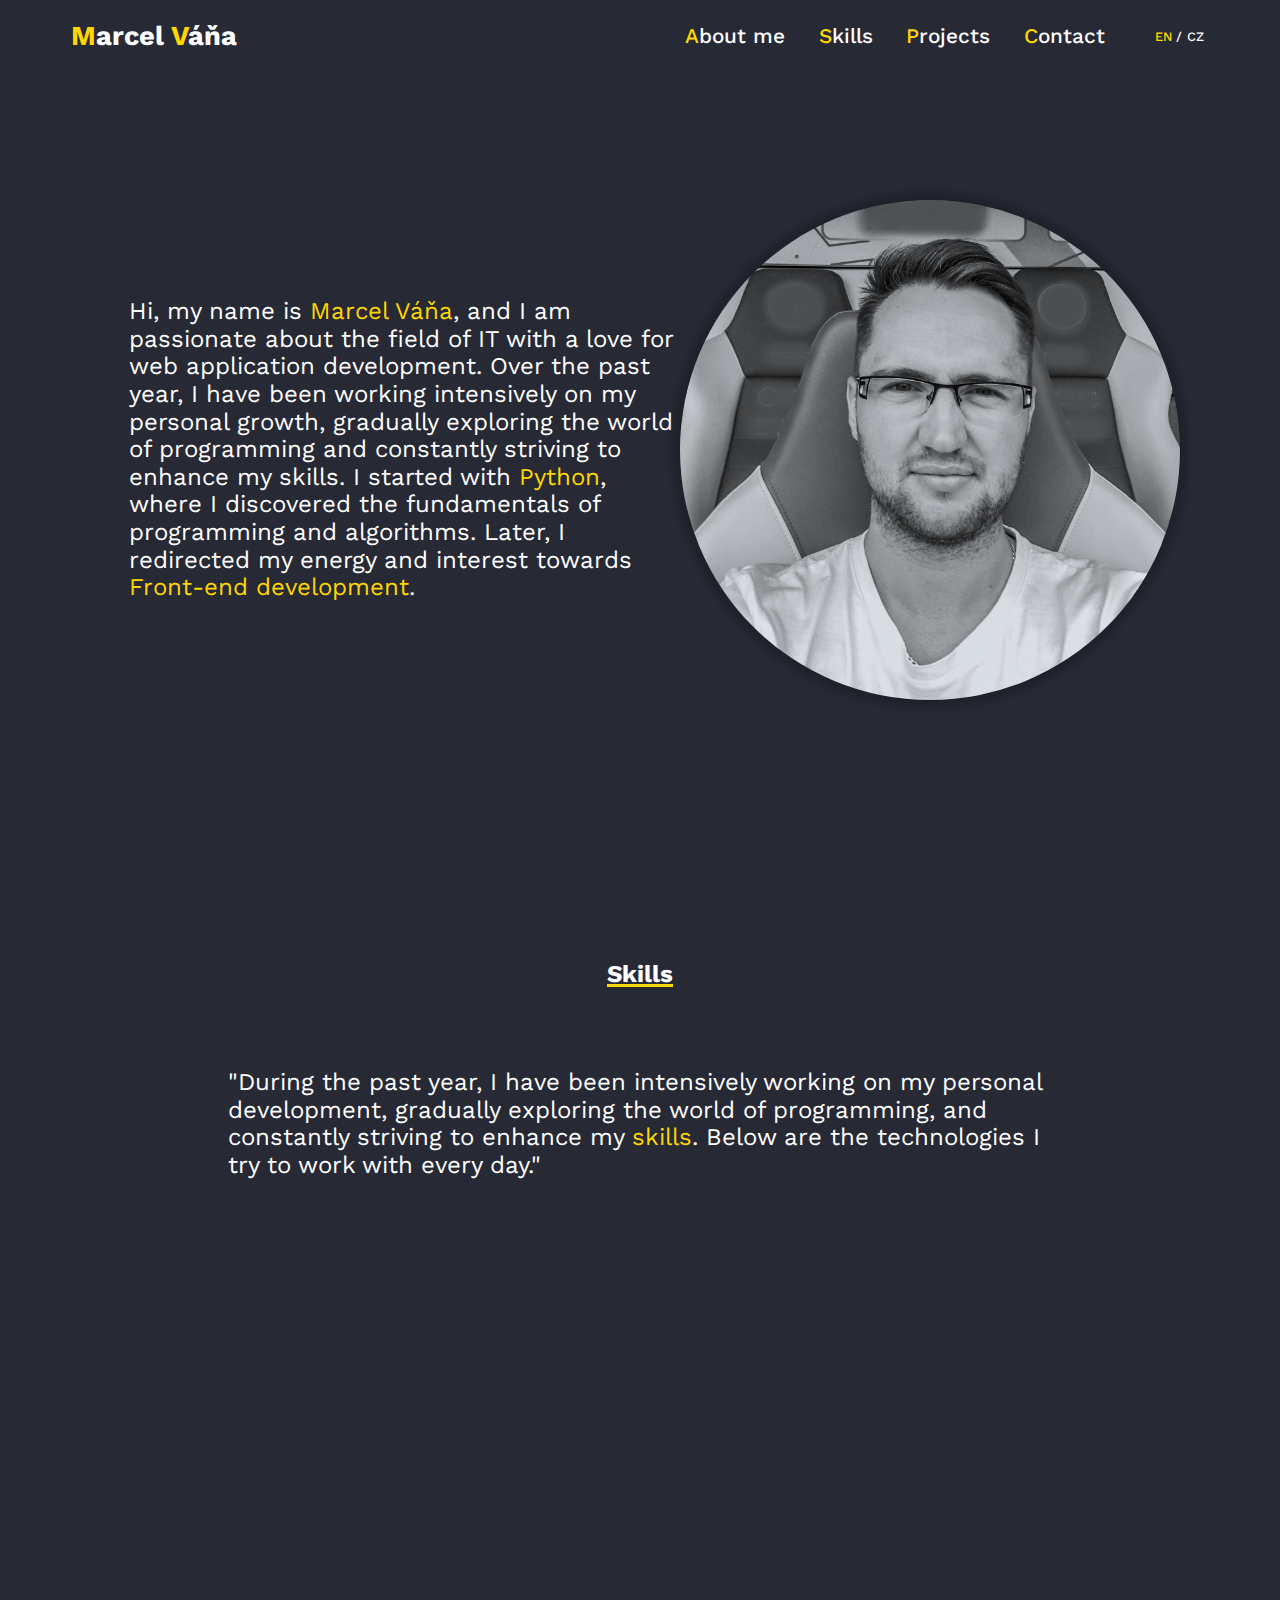
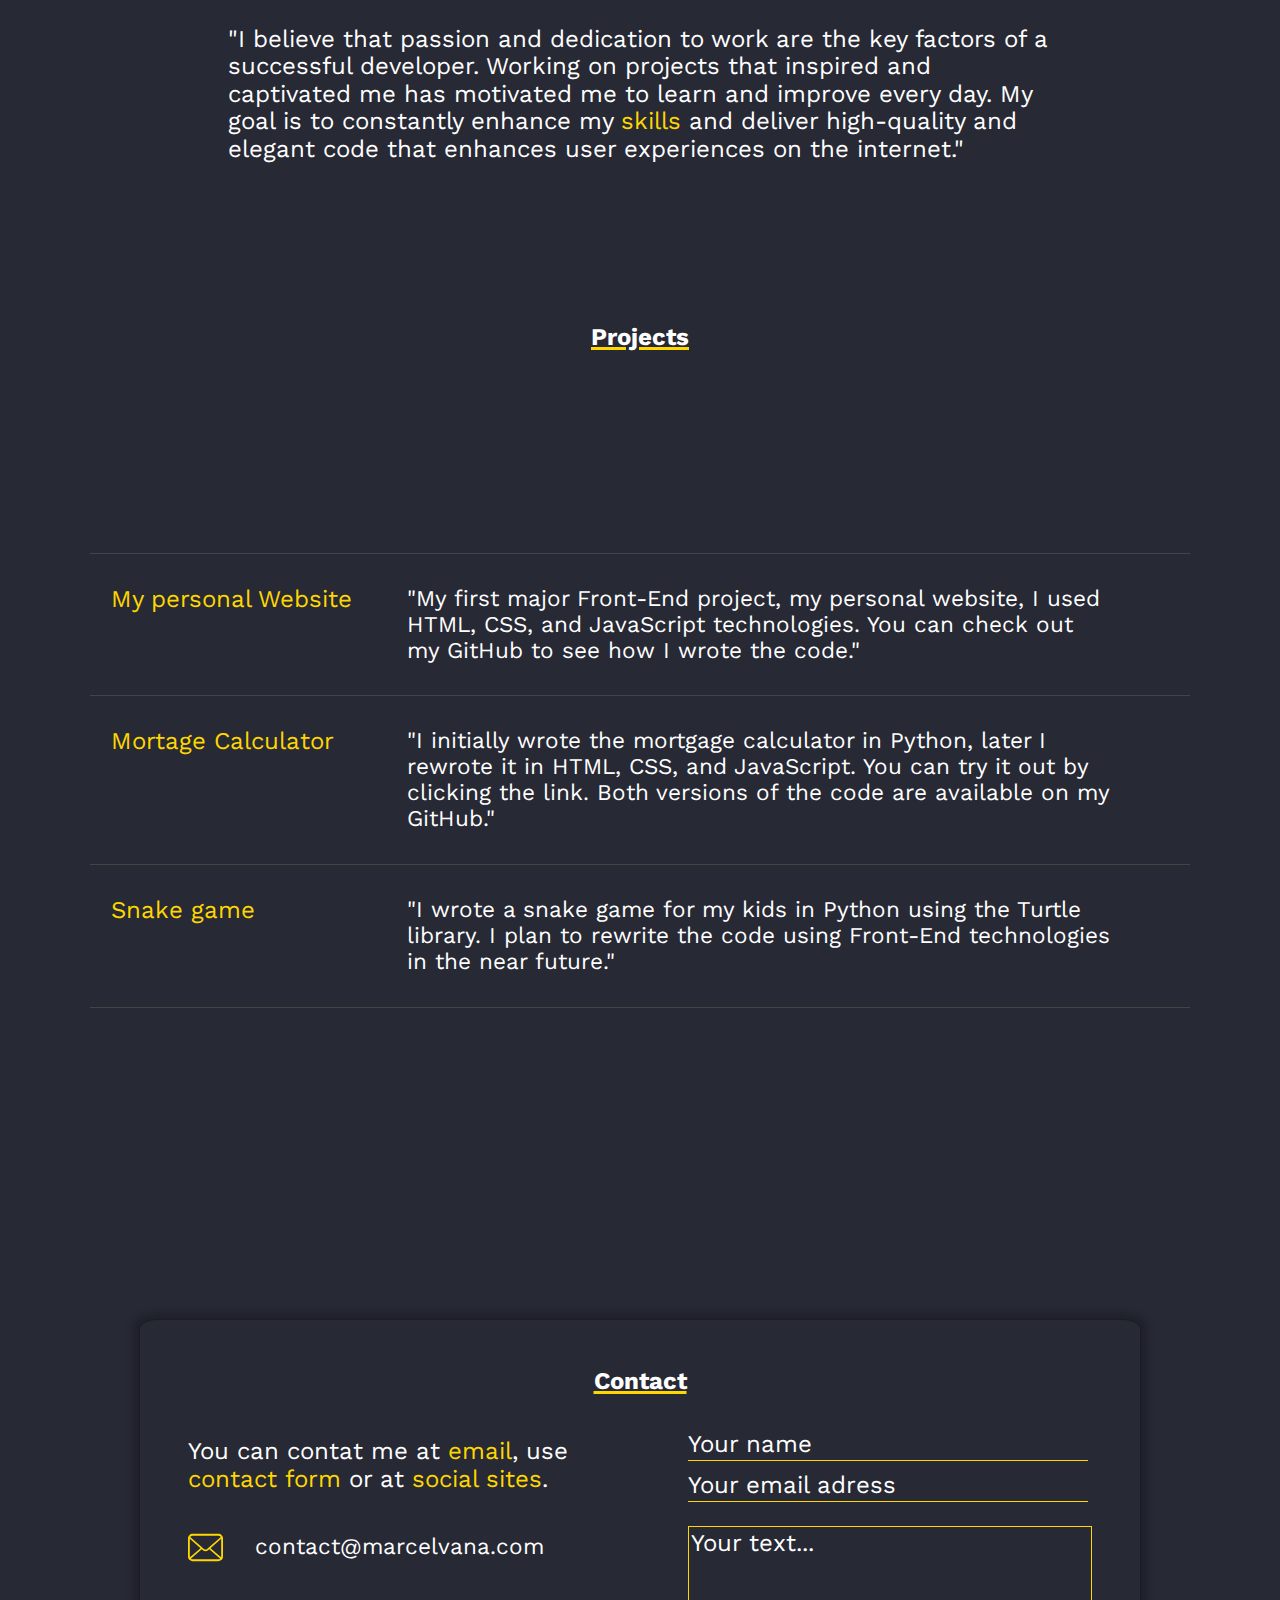
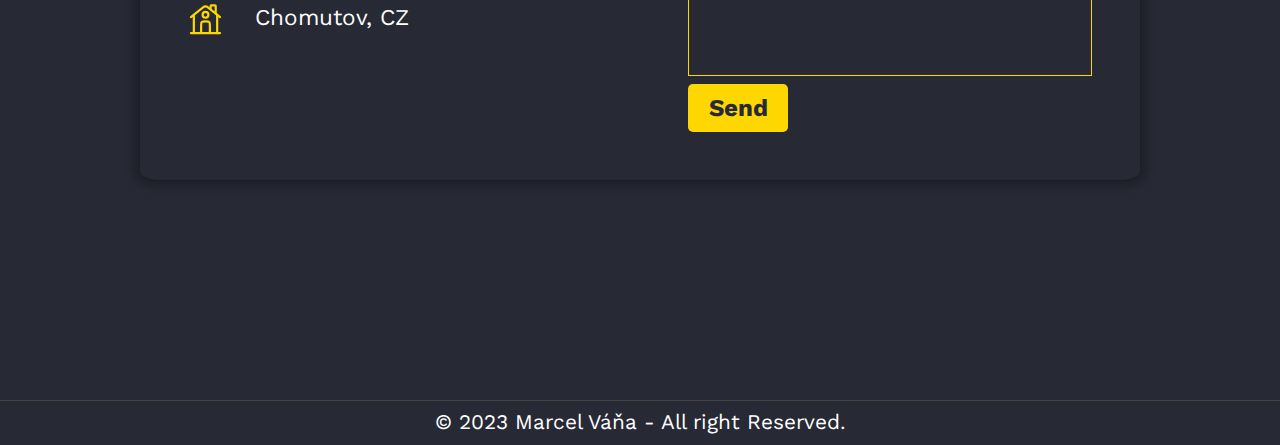
==== commit 69196263: "Přidán skill Git" ====
--- a/index.html
+++ b/index.html
@@ -77,6 +77,9 @@
                         <li>     
                             <svg class="hiddenL" width="35px" height="35px" viewBox="0 0 16 16" xmlns="http://www.w3.org/2000/svg" fill="none"><g id="SVGRepo_bgCarrier" stroke-width="0"></g><g id="SVGRepo_tracerCarrier" stroke-linecap="round" stroke-linejoin="round"></g><g id="SVGRepo_iconCarrier"><path fill="#1ABCFE" d="M8.55 8c0-1.289 1.019-2.333 2.275-2.333C12.082 5.667 13.1 6.71 13.1 8c0 1.289-1.018 2.333-2.275 2.333C9.57 10.333 8.55 9.29 8.55 8z"></path><path fill="#0ACF83" d="M4 12.667c0-1.289 1.019-2.334 2.275-2.334H8.55v2.334C8.55 13.955 7.531 15 6.275 15S4 13.955 4 12.667z"></path><path fill="#FF7262" d="M8.55 1v4.667h2.275c1.257 0 2.275-1.045 2.275-2.334C13.1 2.045 12.082 1 10.825 1H8.55z"></path><path fill="#F24E1E" d="M4 3.333c0 1.289 1.019 2.334 2.275 2.334H8.55V1H6.275C5.019 1 4 2.045 4 3.333z"></path><path fill="#A259FF" d="M4 8c0 1.289 1.019 2.333 2.275 2.333H8.55V5.667H6.275C5.019 5.667 4 6.71 4 8z"></path></g></svg>
                         </li>
+                        <li>
+                            <svg class="hiddenR" width="35px" height="35px" viewBox="0 0 32 32" fill="none" xmlns="http://www.w3.org/2000/svg"><g id="SVGRepo_bgCarrier" stroke-width="0"></g><g id="SVGRepo_tracerCarrier" stroke-linecap="round" stroke-linejoin="round"></g><g id="SVGRepo_iconCarrier"> <path d="M2.58536 17.4132C1.80488 16.6327 1.80488 15.3673 2.58536 14.5868L14.5868 2.58536C15.3673 1.80488 16.6327 1.80488 17.4132 2.58536L29.4146 14.5868C30.1951 15.3673 30.1951 16.6327 29.4146 17.4132L17.4132 29.4146C16.6327 30.1951 15.3673 30.1951 14.5868 29.4146L2.58536 17.4132Z" fill="#EE513B"></path> <path d="M12.1489 5.06152L10.9336 6.27686L14.0725 9.41577C13.9455 9.68819 13.8746 9.99201 13.8746 10.3124C13.8746 11.222 14.4461 11.9981 15.2496 12.3012V19.9798C14.4461 20.2829 13.8746 21.059 13.8746 21.9686C13.8746 23.1422 14.826 24.0936 15.9996 24.0936C17.1732 24.0936 18.1246 23.1422 18.1246 21.9686C18.1246 21.144 17.6549 20.429 16.9684 20.0768V12.3117L19.9689 15.3122C19.8481 15.5791 19.7809 15.8754 19.7809 16.1874C19.7809 17.361 20.7323 18.3124 21.9059 18.3124C23.0795 18.3124 24.0309 17.361 24.0309 16.1874C24.0309 15.0138 23.0795 14.0624 21.9059 14.0624C21.6778 14.0624 21.4582 14.0983 21.2522 14.1648L18.0297 10.9423C18.0914 10.7433 18.1246 10.5317 18.1246 10.3124C18.1246 9.13878 17.1732 8.18738 15.9996 8.18738C15.7803 8.18738 15.5688 8.22061 15.3697 8.2823L12.1489 5.06152Z" fill="white"></path> </g></svg>
+                        </li>
                     </ul>
                     <ul id="list_name">
                         <li class="hiddenL">HTML</li>
@@ -84,6 +87,7 @@
                         <li class="hiddenL">JavaScript</li>
                         <li class="hiddenR">Python</li>
                         <li class="hiddenL">Figma</li>
+                        <li class="hiddenR">Git</li>
                     </ul>
                 </div>
                     <p>"I believe that passion and dedication to work are the key factors of a successful developer. Working on projects that inspired and captivated me has motivated me to learn and improve every day. My goal is to constantly enhance my <span class="gold">skills</span> and deliver high-quality and elegant code that enhances user experiences on the internet."</p>
@@ -125,7 +129,7 @@
                     <p>"I initially wrote the mortgage calculator in Python, later I rewrote it in HTML, CSS, and JavaScript. You can try it out by clicking the link. Both versions of the code are available on my GitHub."</p>
                 </div>
                 <div class="links hiddenR">
-                    <a class="icon_github marked_icon" href="#" target="_blank">
+                    <a class="icon_github marked_icon" href="https://github.com/Marselinho17/Mortage-Calculator.git" target="_blank">
                         <svg class="gitHub" width="30px" height="30px" viewBox="0 0 20 20" version="1.1" xmlns="http://www.w3.org/2000/svg" xmlns:xlink="http://www.w3.org/1999/xlink" fill="#ffffff"><g id="SVGRepo_bgCarrier" stroke-width="0"></g><g id="SVGRepo_tracerCarrier" stroke-linecap="round" stroke-linejoin="round"></g><g id="SVGRepo_iconCarrier"> <title>github [#ffffff]</title> <desc>Created with Sketch.</desc> <defs> </defs> <g id="Page-1" stroke="none" stroke-width="1" fill="none" fill-rule="evenodd"> <g id="Dribbble-Light-Preview" transform="translate(-140.000000, -7559.000000)" fill="#ffffff"> <g id="icons" transform="translate(56.000000, 160.000000)"> <path d="M94,7399 C99.523,7399 104,7403.59 104,7409.253 C104,7413.782 101.138,7417.624 97.167,7418.981 C96.66,7419.082 96.48,7418.762 96.48,7418.489 C96.48,7418.151 96.492,7417.047 96.492,7415.675 C96.492,7414.719 96.172,7414.095 95.813,7413.777 C98.04,7413.523 100.38,7412.656 100.38,7408.718 C100.38,7407.598 99.992,7406.684 99.35,7405.966 C99.454,7405.707 99.797,7404.664 99.252,7403.252 C99.252,7403.252 98.414,7402.977 96.505,7404.303 C95.706,7404.076 94.85,7403.962 94,7403.958 C93.15,7403.962 92.295,7404.076 91.497,7404.303 C89.586,7402.977 88.746,7403.252 88.746,7403.252 C88.203,7404.664 88.546,7405.707 88.649,7405.966 C88.01,7406.684 87.619,7407.598 87.619,7408.718 C87.619,7412.646 89.954,7413.526 92.175,7413.785 C91.889,7414.041 91.63,7414.493 91.54,7415.156 C90.97,7415.418 89.522,7415.871 88.63,7414.304 C88.63,7414.304 88.101,7413.319 87.097,7413.247 C87.097,7413.247 86.122,7413.234 87.029,7413.87 C87.029,7413.87 87.684,7414.185 88.139,7415.37 C88.139,7415.37 88.726,7417.2 91.508,7416.58 C91.513,7417.437 91.522,7418.245 91.522,7418.489 C91.522,7418.76 91.338,7419.077 90.839,7418.982 C86.865,7417.627 84,7413.783 84,7409.253 C84,7403.59 88.478,7399 94,7399" id="github-[#ffffff]"> </path> </g> </g> </g> </g></svg>
                     </a>
                 </div>
@@ -141,7 +145,7 @@
                     <p>"I wrote a snake game for my kids in Python using the Turtle library. I plan to rewrite the code using Front-End technologies in the near future."</p>
                 </div>
                 <div class="links hiddenR">
-                    <a class="icon_github marked_icon" href="#" target="_blank">
+                    <a class="icon_github marked_icon" href="https://github.com/Marselinho17/Snake-game.git" target="_blank">
                         <svg width="30px" height="30px" viewBox="0 0 20 20" version="1.1" xmlns="http://www.w3.org/2000/svg" xmlns:xlink="http://www.w3.org/1999/xlink" fill="#ffffff"><g id="SVGRepo_bgCarrier" stroke-width="0"></g><g id="SVGRepo_tracerCarrier" stroke-linecap="round" stroke-linejoin="round"></g><g id="SVGRepo_iconCarrier"> <title>github [#ffffff]</title> <desc>Created with Sketch.</desc> <defs> </defs> <g id="Page-1" stroke="none" stroke-width="1" fill="none" fill-rule="evenodd"> <g id="Dribbble-Light-Preview" transform="translate(-140.000000, -7559.000000)" fill="#ffffff"> <g id="icons" transform="translate(56.000000, 160.000000)"> <path d="M94,7399 C99.523,7399 104,7403.59 104,7409.253 C104,7413.782 101.138,7417.624 97.167,7418.981 C96.66,7419.082 96.48,7418.762 96.48,7418.489 C96.48,7418.151 96.492,7417.047 96.492,7415.675 C96.492,7414.719 96.172,7414.095 95.813,7413.777 C98.04,7413.523 100.38,7412.656 100.38,7408.718 C100.38,7407.598 99.992,7406.684 99.35,7405.966 C99.454,7405.707 99.797,7404.664 99.252,7403.252 C99.252,7403.252 98.414,7402.977 96.505,7404.303 C95.706,7404.076 94.85,7403.962 94,7403.958 C93.15,7403.962 92.295,7404.076 91.497,7404.303 C89.586,7402.977 88.746,7403.252 88.746,7403.252 C88.203,7404.664 88.546,7405.707 88.649,7405.966 C88.01,7406.684 87.619,7407.598 87.619,7408.718 C87.619,7412.646 89.954,7413.526 92.175,7413.785 C91.889,7414.041 91.63,7414.493 91.54,7415.156 C90.97,7415.418 89.522,7415.871 88.63,7414.304 C88.63,7414.304 88.101,7413.319 87.097,7413.247 C87.097,7413.247 86.122,7413.234 87.029,7413.87 C87.029,7413.87 87.684,7414.185 88.139,7415.37 C88.139,7415.37 88.726,7417.2 91.508,7416.58 C91.513,7417.437 91.522,7418.245 91.522,7418.489 C91.522,7418.76 91.338,7419.077 90.839,7418.982 C86.865,7417.627 84,7413.783 84,7409.253 C84,7403.59 88.478,7399 94,7399" id="github-[#ffffff]"> </path> </g> </g> </g> </g></svg>
                     </a>
                 </div>
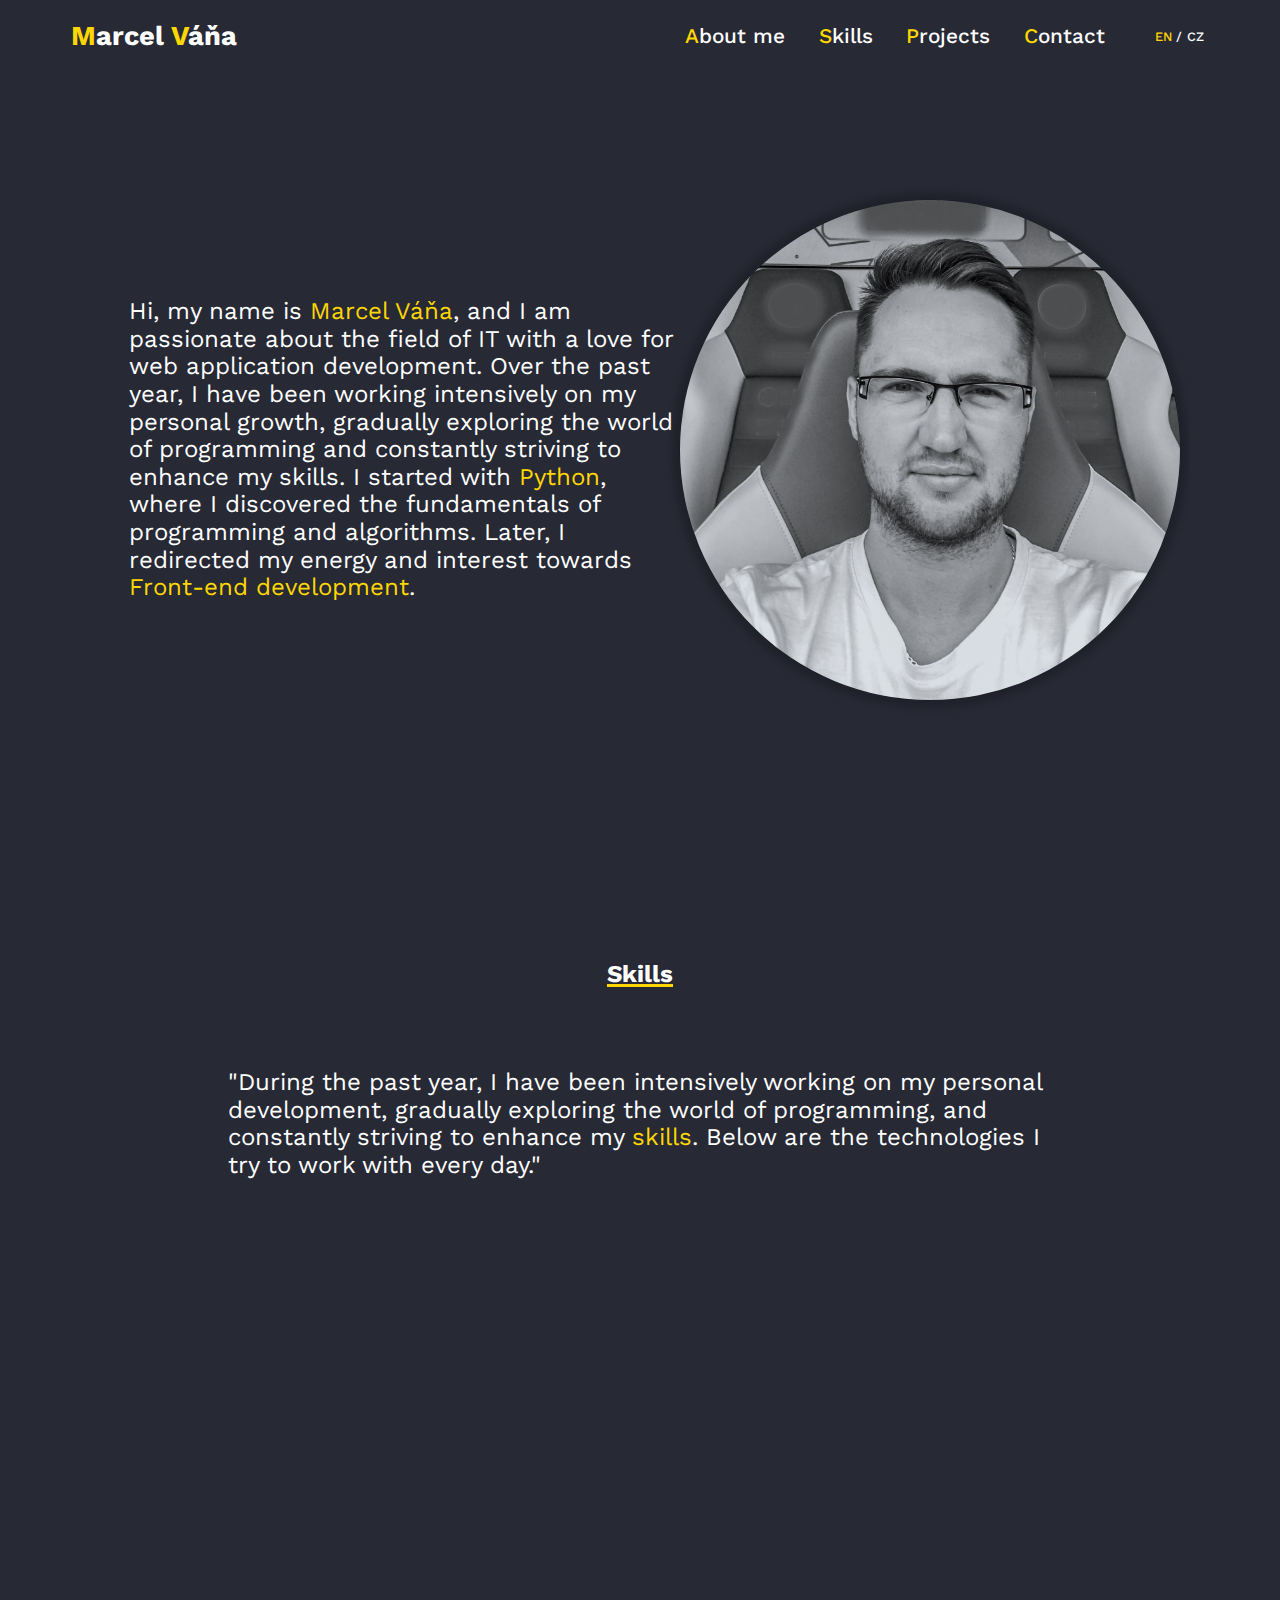
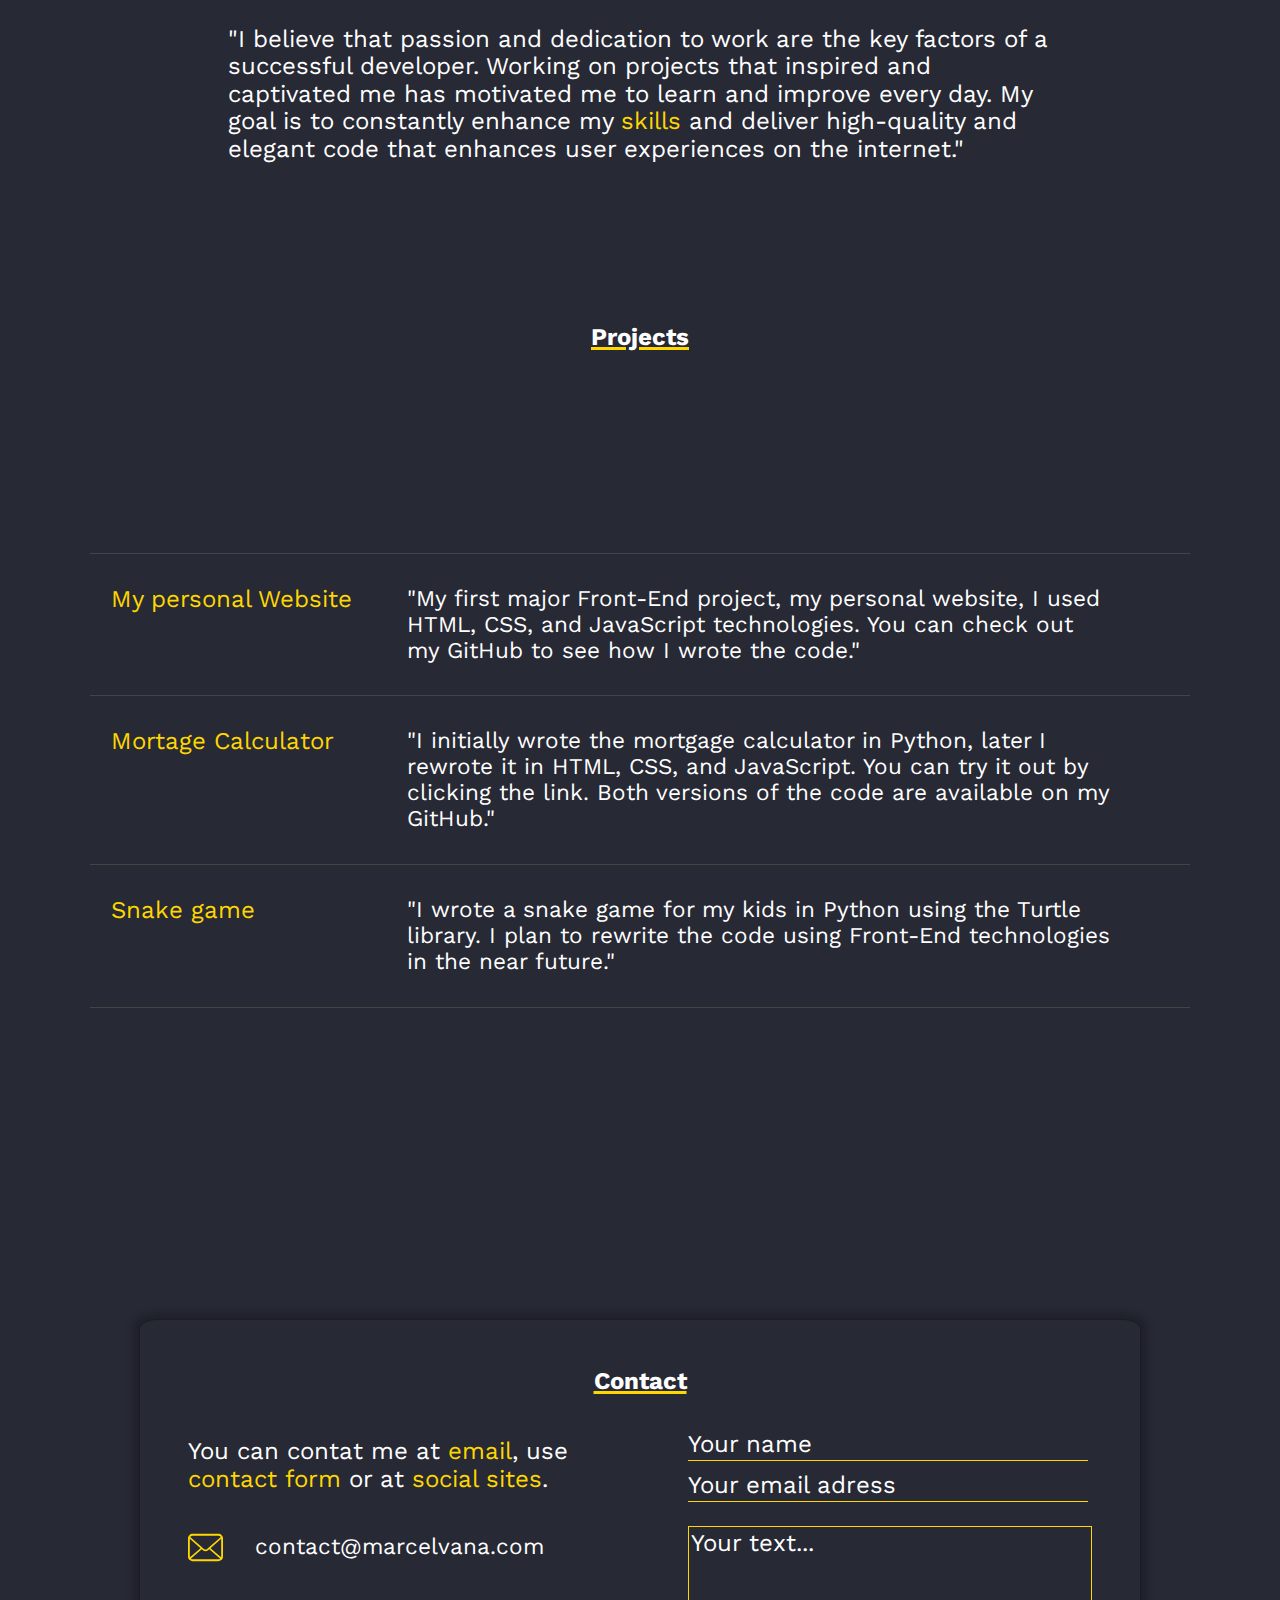
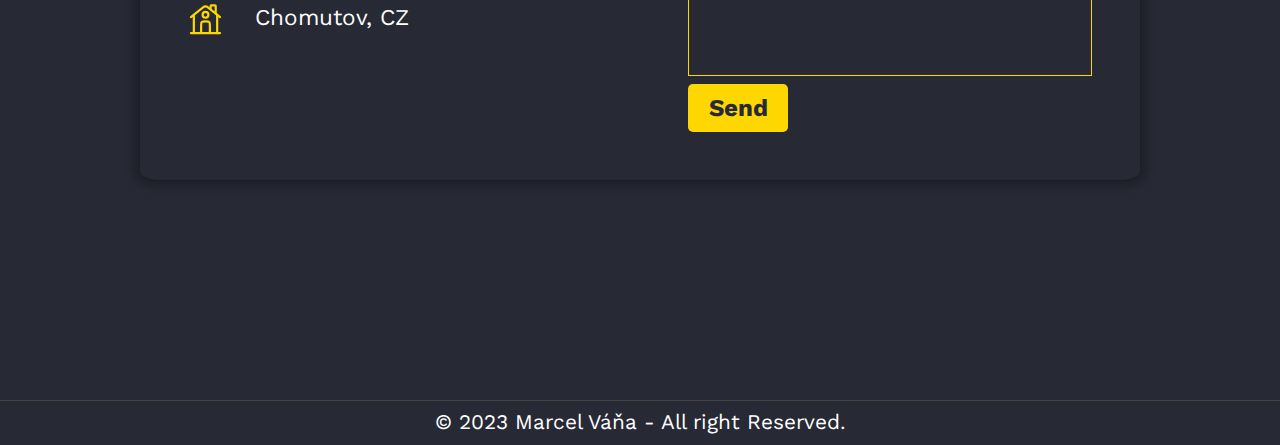
==== commit d120f90d: "Změna velikosti foto" ====
--- a/index.html
+++ b/index.html
@@ -49,7 +49,7 @@
     
     <main>
         <section class="content" id="about_me">
-            <div class="image_container"><img class="main_image" src="./Image/Marcel_Vana.png" alt="Marcel Váňa"></div>
+            <div class="image_container"><img class="main_image" src="./Image/Marcel_Vana.jpg" alt="Marcel Váňa"></div>
             <p class=" text_about_me">Hi, my name is <span class="gold">Marcel Váňa</span>, and I am passionate about the field of IT with a love for web application development. Over the past year, I have been working intensively on my personal growth, gradually exploring the world of programming and constantly striving to enhance my skills. I started with <span class="gold">Python</span>, where I discovered the fundamentals of programming and algorithms. Later, I redirected my energy and interest towards <span class="gold">Front-end development</span>.</p> 
         </section>
 
--- a/CSS/style.css
+++ b/CSS/style.css
@@ -244,10 +244,13 @@
 
     .container_languages {
         margin-left: 0;
+        margin-top: 1rem;
+  
     }
 
     a.languages {
-        font-size: clamp(.7rem, 2vw, 1.2rem);
+        font-size: clamp(1rem, 2.5vw, 1.5rem);
+        font-style: italic;
     }
 }
 
